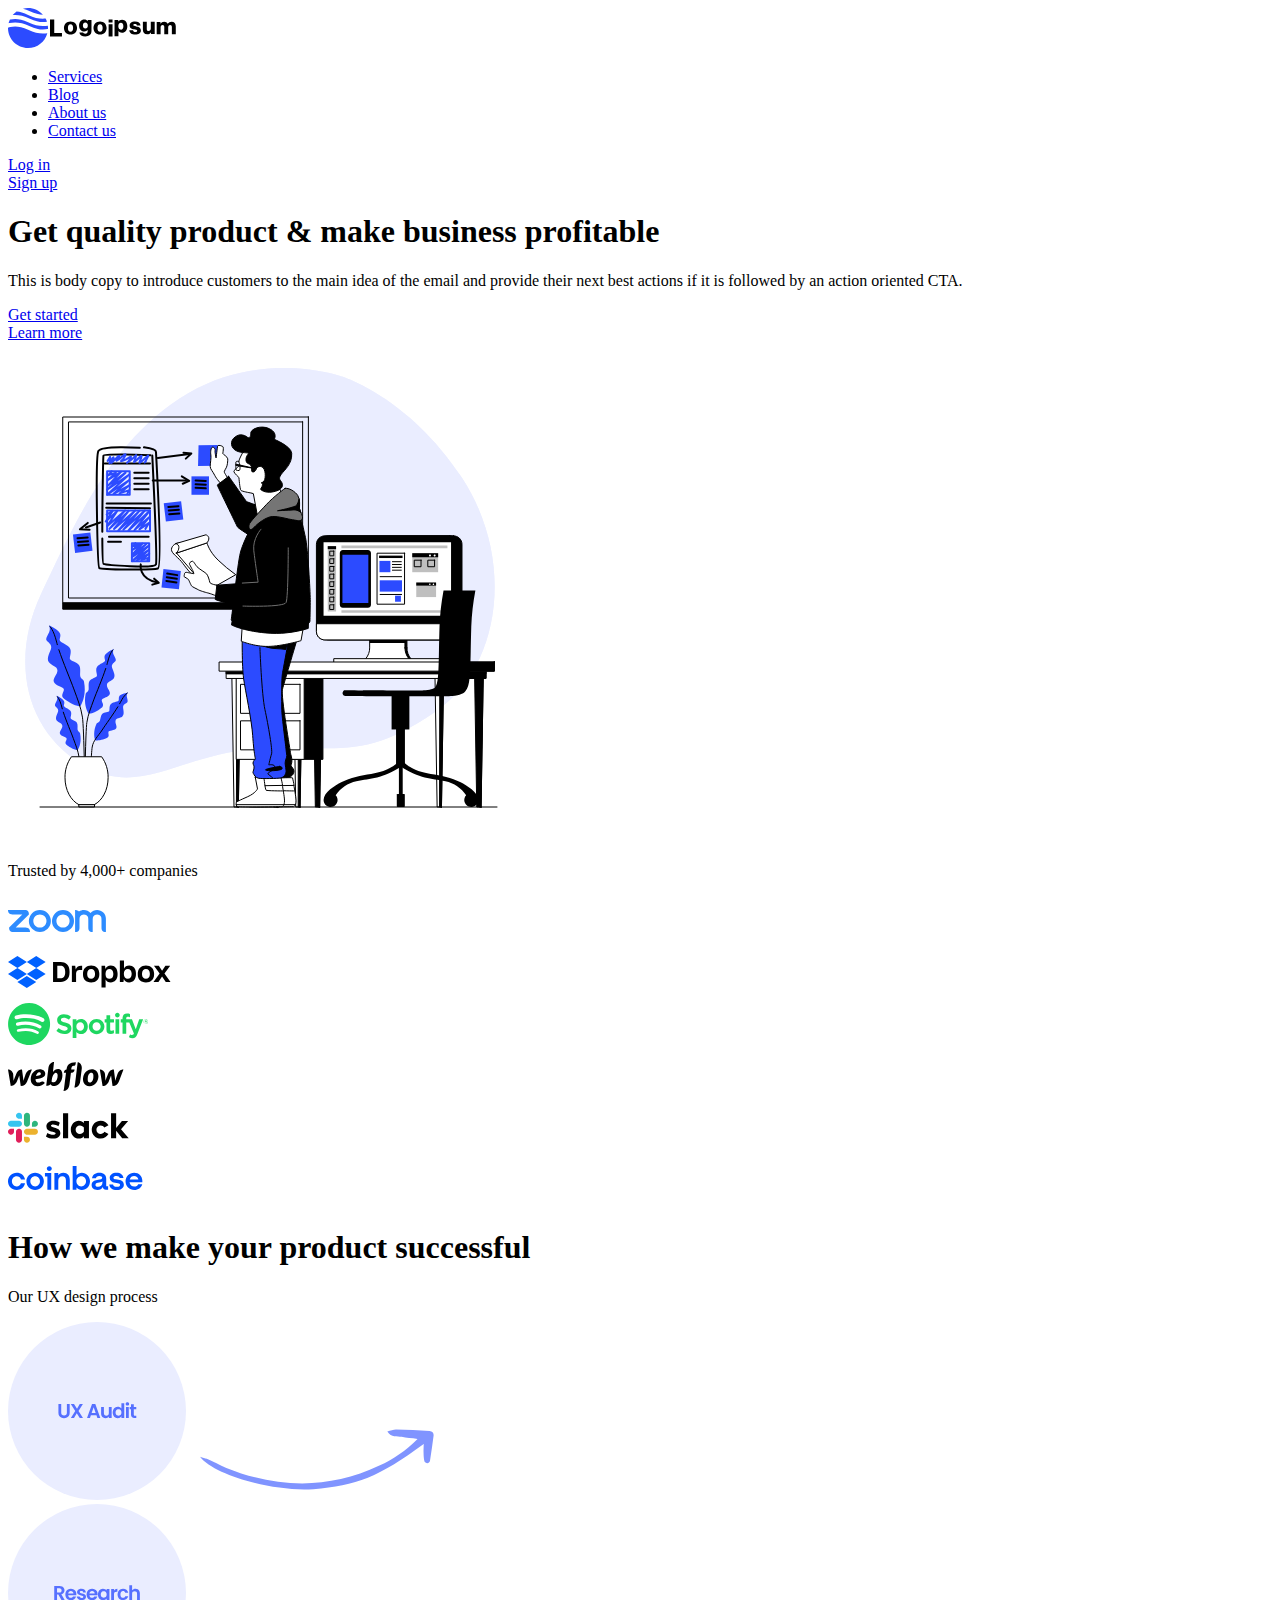
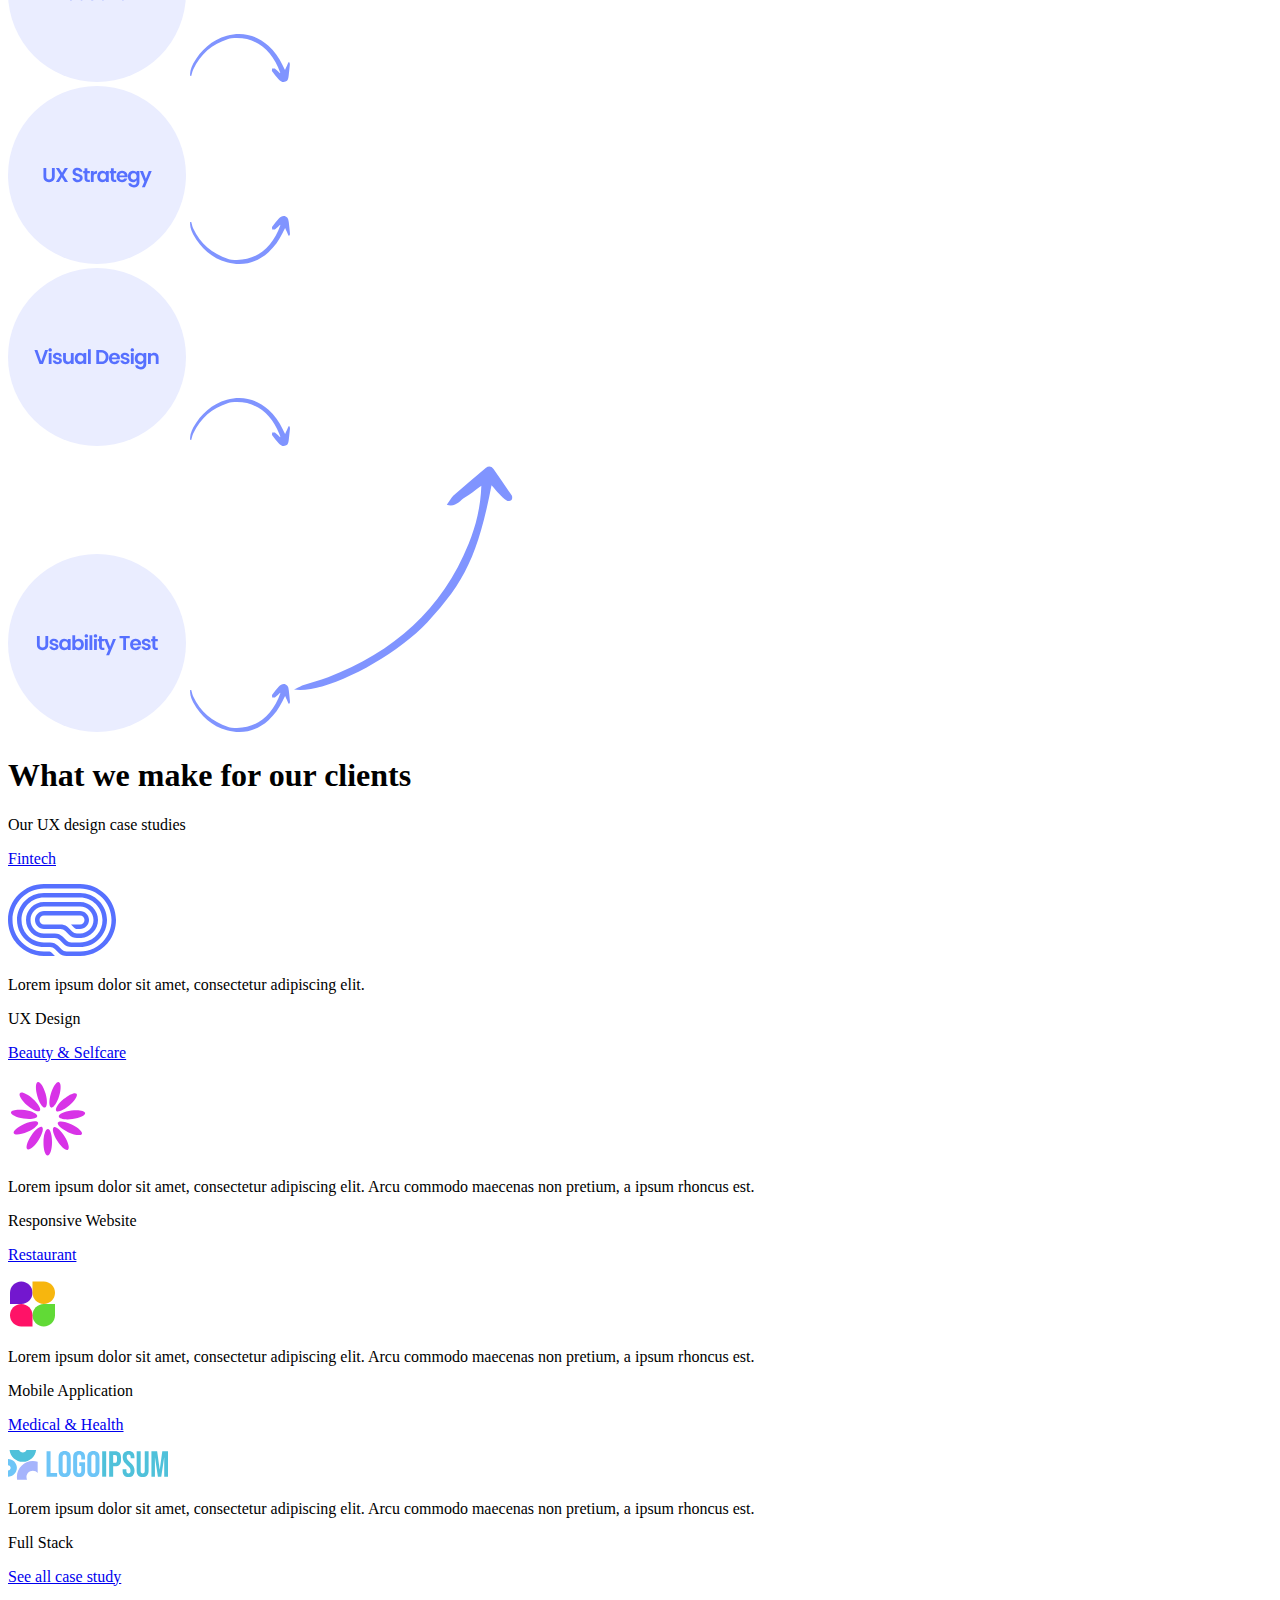
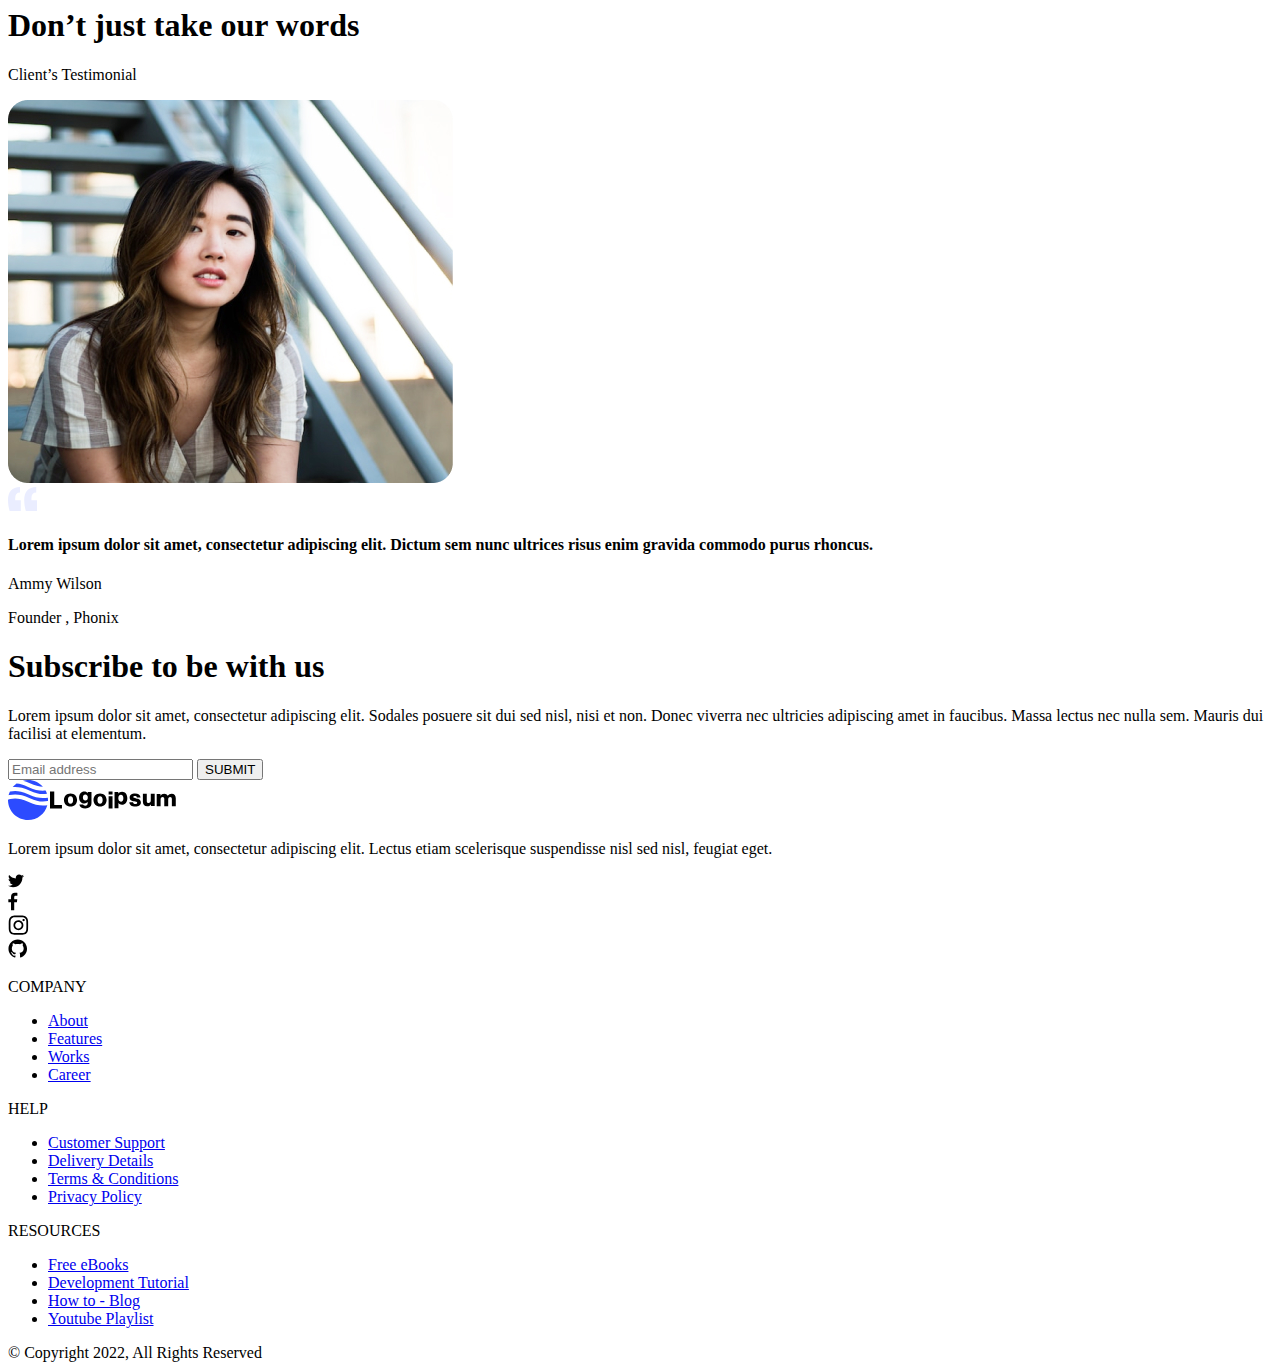
==== index.html @ 2e6ba89d "Completed the primary markup with html" ====
<!DOCTYPE html>
<html lang="en">
  <head>
    <meta charset="UTF-8" />
    <meta name="viewport" content="width=device-width, initial-scale=1.0" />

    <!-- fonts -->
    <link rel="preconnect" href="https://fonts.googleapis.com" />
    <link rel="preconnect" href="https://fonts.gstatic.com" crossorigin />
    <link
      href="https://fonts.googleapis.com/css2?family=Poppins:ital,wght@0,100;0,200;0,300;0,400;0,500;0,600;0,700;0,800;0,900;1,100;1,200;1,300;1,400;1,500;1,600;1,700;1,800;1,900&family=Roboto:ital,wght@0,100;0,300;0,400;0,500;0,700;0,900;1,100;1,300;1,400;1,500;1,700;1,900&display=swap"
      rel="stylesheet"
    />
    <!-- css -->
    <link rel="stylesheet" href="style.css" />
    <title>Portfolio Demo Site</title>
  </head>
  <body>
    <div class="container">
      <!-- header area -->

      <header>
        <div class="main-header-nav-area">
          <!-- main nav start -->

          <!-- page logo -->
          <div class="nav-logo-area">
            <a href="index.html">
              <embed src="img/main-logo.svg" type="" />
            </a>
          </div>

          <!-- nav area -->
          <div class="main-nav-area">
            <ul>
              <li>
                <a href="#"> Services </a>
              </li>
              <li>
                <a href="#"> Blog </a>
              </li>
              <li>
                <a href="#"> About us </a>
              </li>
              <li>
                <a href="#"> Contact us </a>
              </li>
            </ul>
          </div>

          <!-- nav login buttons -->
          <div class="main-nav-button-area">
            <div class="nav-btn">
              <a href="#" class="btn btn-secondary">Log in</a>
            </div>
            <div class="nav-btn">
              <a href="#" class="btn btn-Primary">Sign up </a>
            </div>
          </div>

          <!-- main nav end -->
        </div>
      </header>

      <!-- home hero area -->

      <section class="home-hero-area">
        <!-- home hero left side -->
        <div class="home-hero-header-with-buttons">
          <div class="hero-header">
            <h1>Get quality product & make business profitable</h1>
          </div>
          <div class="hero-discription">
            <p>
              This is body copy to introduce customers to the main idea of the
              email and provide their next best actions if it is followed by an
              action oriented CTA.
            </p>
          </div>
          <div class="home-hero-button-area">
            <div class="home-hero-button">
              <a href="#" class="btn btn-Primary">Get started</a>
            </div>
            <div class="home-hero-button">
              <a href="#" class="btn btn-Primary">Learn more</a>
            </div>
          </div>
        </div>

        <!-- home hero right side -->
        <div class="hero-image-area">
          <div class="hero-image">
            <embed src="img/Hero Illustration.svg" type="" />
          </div>
        </div>
      </section>

      <!-- home logo area -->

      <section class="home-logo-area">
        <div class="logo-area-header">
          <p>Trusted by 4,000+ companies</p>
        </div>
        <div class="logo-icon-area">
          <div class="logo-icon">
            <a href="#">
              <embed src="img/zoom-logo.svg" type="" />
            </a>
          </div>
          <div class="logo-icon">
            <a href="#">
              <embed src="img/drop-box-logo.svg" type="" />
            </a>
          </div>
          <div class="logo-icon">
            <a href="#">
              <embed src="img/spotify-logo.svg" type="" />
            </a>
          </div>
          <div class="logo-icon">
            <a href="#">
              <embed src="img/webflow.svg" type="" />
            </a>
          </div>
          <div class="logo-icon">
            <a href="#">
              <embed src="img/slack.svg" type="" />
            </a>
          </div>
          <div class="logo-icon">
            <a href="#">
              <embed src="img/coinbase-logo.svg" type="" />
            </a>
          </div>
        </div>
      </section>

      <!-- workflow graphic area -->

      <section class="workflow-graphic-header-and-graph-area">
        <div class="home-workflow-header">
          <h1>How we make your product successful</h1>
        </div>
        <div class="home-workflow-details">
          <p>Our UX design process</p>
        </div>
        <div class="home-workflow-graph">
          <div class="home-workflow-step">
            <embed src="img/UX Audit.svg" type="" />
            <embed src="img/purple-arrow-01.svg" type="" />
          </div>
          <div class="home-workflow-step">
            <embed src="img/Research.svg" type="" />
            <embed src="img/purple-arrow-02.svg" type="" />
          </div>
          <div class="home-workflow-step">
            <embed src="img/UX Strategy.svg" type="" />
            <embed src="img/purple-arrow-03.svg" type="" />
          </div>
          <div class="home-workflow-step">
            <embed src="img/visual-design.svg" type="" />
            <embed src="img/purple-arrow-04.svg" type="" />
          </div>
          <div class="home-workflow-step">
            <embed src="img/usability-Test.svg" type="" />
            <embed src="img/purple-arrow-05.svg" type="" />
            <embed src="img/purple-arrow-06.svg" type="" />
          </div>
        </div>
      </section>

      <!-- Home case study area -->

      <section class="case-study-area">
        <div class="case-study-header">
          <h1>What we make for our clients</h1>
        </div>

        <div class="case-study-details">
          <p>Our UX design case studies</p>
        </div>

        <div class="case-study-article-area">
          <div class="case-study-card">
            <a href="#">
              <div class="case-study-pill">
                <p>Fintech</p>
              </div>
              <div class="case-study-logo">
                <a href="#">
                  <embed src="img/case-study-logo-01.svg" type="" />
                </a>
              </div>
              <div class="case-study-details">
                <p>Lorem ipsum dolor sit amet, consectetur adipiscing elit.</p>
              </div>
              <div class="case-study-service-type">
                <p>UX Design</p>
              </div>
            </a>
          </div>

          <div class="case-study-card">
            <a href="#">
              <div class="case-study-pill">
                <p>Beauty & Selfcare</p>
              </div>
              <div class="case-study-logo">
                <a href="#">
                  <embed src="img/case-study-logo-02.svg" type="" />
                </a>
              </div>
              <div class="case-study-details">
                <p>
                  Lorem ipsum dolor sit amet, consectetur adipiscing elit. Arcu
                  commodo maecenas non pretium, a ipsum rhoncus est.
                </p>
              </div>
              <div class="case-study-service-type">
                <p>Responsive Website</p>
              </div>
            </a>
          </div>

          <div class="case-study-card">
            <a href="#">
              <div class="case-study-pill">
                <p>Restaurant</p>
              </div>
              <div class="case-study-logo">
                <a href="#">
                  <embed src="img/case-study-logo-03.svg" type="" />
                </a>
              </div>
              <div class="case-study-details">
                <p>
                  Lorem ipsum dolor sit amet, consectetur adipiscing elit. Arcu
                  commodo maecenas non pretium, a ipsum rhoncus est.
                </p>
              </div>
              <div class="case-study-service-type">
                <p>Mobile Application</p>
              </div>
            </a>
          </div>

          <div class="case-study-card">
            <a href="#">
              <div class="case-study-pill">
                <p>Medical & Health</p>
              </div>
              <div class="case-study-logo">
                <a href="#">
                  <embed src="img/case-study-logo-04.svg" type="" />
                </a>
              </div>
              <div class="case-study-details">
                <p>
                  Lorem ipsum dolor sit amet, consectetur adipiscing elit. Arcu
                  commodo maecenas non pretium, a ipsum rhoncus est.
                </p>
              </div>
              <div class="case-study-service-type">
                <p>Full Stack</p>
              </div>
            </a>
          </div>
        </div>

        <div class="case-study-button-are">
          <div class="case-study-button">
            <a href="#" class="btn btn-Primary"> See all case study </a>
          </div>
        </div>
      </section>

      <!-- testimonial area -->

      <section class="testimonial-area">
        <div class="testimonial-header">
          <h1>Don’t just take our words</h1>
        </div>
        <div class="testimonial-details">
          <p>Client’s Testimonial</p>
        </div>
        <div class="testimonial-card-area">
          <div class="testimonial-card">
            <div class="testimonial-card-image">
              <embed src="img/home-testimonial.jpg" type="" />
            </div>
            <div class="testimonial-card-details">
              <embed src="img/testimonial-q.svg" type="" />
              <h4>
                Lorem ipsum dolor sit amet, consectetur adipiscing elit. Dictum
                sem nunc ultrices risus enim gravida commodo purus rhoncus.
              </h4>
              <div class="testimonial-person-details">
                <div class="person-name">
                  <p>Ammy Wilson</p>
                </div>
                <div class="person-position">
                  <p>Founder , Phonix</p>
                </div>
              </div>
            </div>
          </div>
        </div>
      </section>

      <!-- newsletter area -->

      <section class="newsletter-area">
        <div class="newsletter-header">
          <h1>Subscribe to be with us</h1>
        </div>
        <div class="newsletter-details">
          <p>
            Lorem ipsum dolor sit amet, consectetur adipiscing elit. Sodales
            posuere sit dui sed nisl, nisi et non. Donec viverra nec ultricies
            adipiscing amet in faucibus. Massa lectus nec nulla sem. Mauris dui
            facilisi at elementum.
          </p>
        </div>
        <div class="newsletter-form">
          <form>
            <input
              class="newsletter-signup-form"
              type="text"
              placeholder="Email address"
            />
            <button class="newsletter-button">SUBMIT</button>
          </form>
        </div>
      </section>

      <!-- footer-area-start  -->

      <!-- main footer area -->

      <section class="main-footer-area">
        <div class="company-details-area">
          <div class="footer-logo-area">
            <a href="index.html">
              <embed src="img/main-logo.svg" type="" />
            </a>
          </div>
          <div class="footer-details-area">
            <p>
              Lorem ipsum dolor sit amet, consectetur adipiscing elit. Lectus
              etiam scelerisque suspendisse nisl sed nisl, feugiat eget.
            </p>
          </div>
          <div class="footer-social-logo-area">
            <div class="footer-social-logo">
              <a href="#">
                <embed src="img/logo-twitter 2.svg" type="" />
              </a>
            </div>
            <div class="footer-social-logo">
              <a href="#">
                <embed src="img/logo-fb-simple 2.svg" type="" />
              </a>
            </div>
            <div class="footer-social-logo">
              <a href="#">
                <embed src="img/instagram-logo.svg" type="" />
              </a>
            </div>
            <div class="footer-social-logo">
              <a href="#">
                <embed src="img/github.svg" type="" />
              </a>
            </div>
          </div>
        </div>
        <div class="footer-link-area">
          <div class="footer-link-col">
            <div class="col-header">
              <p>COMPANY</p>
            </div>
            <div class="footer-links">
              <ul>
                <li>
                  <a href="#">About</a>
                </li>
                <li>
                  <a href="#">Features</a>
                </li>
                <li>
                  <a href="#">Works</a>
                </li>
                <li>
                  <a href="#">Career</a>
                </li>
              </ul>
            </div>
          </div>
          <div class="footer-link-col">
            <div class="col-header">
              <p>HELP</p>
            </div>
            <div class="footer-links">
              <ul>
                <li>
                  <a href="#">Customer Support</a>
                </li>
                <li>
                  <a href="#">Delivery Details</a>
                </li>
                <li>
                  <a href="#">Terms & Conditions</a>
                </li>
                <li>
                  <a href="#">Privacy Policy</a>
                </li>
              </ul>
            </div>
          </div>
          <div class="footer-link-col">
            <div class="col-header">
              <p>RESOURCES</p>
            </div>
            <div class="footer-links">
              <ul>
                <li>
                  <a href="#">Free eBooks</a>
                </li>
                <li>
                  <a href="#">Development Tutorial</a>
                </li>
                <li>
                  <a href="#">How to - Blog</a>
                </li>
                <li>
                  <a href="#">Youtube Playlist</a>
                </li>
              </ul>
            </div>
          </div>
        </div>
      </section>

      <!-- copyright footer area -->

      <section class="copyright-footer-area">
        <div class="copyright-text">
          &copy; Copyright 2022, All Rights Reserved
        </div>
      </section>

      <!-- footer-area-end  -->
    </div>
    <!-- javaScript -->

    <script src="js/app.js"></script>
  </body>
</html>
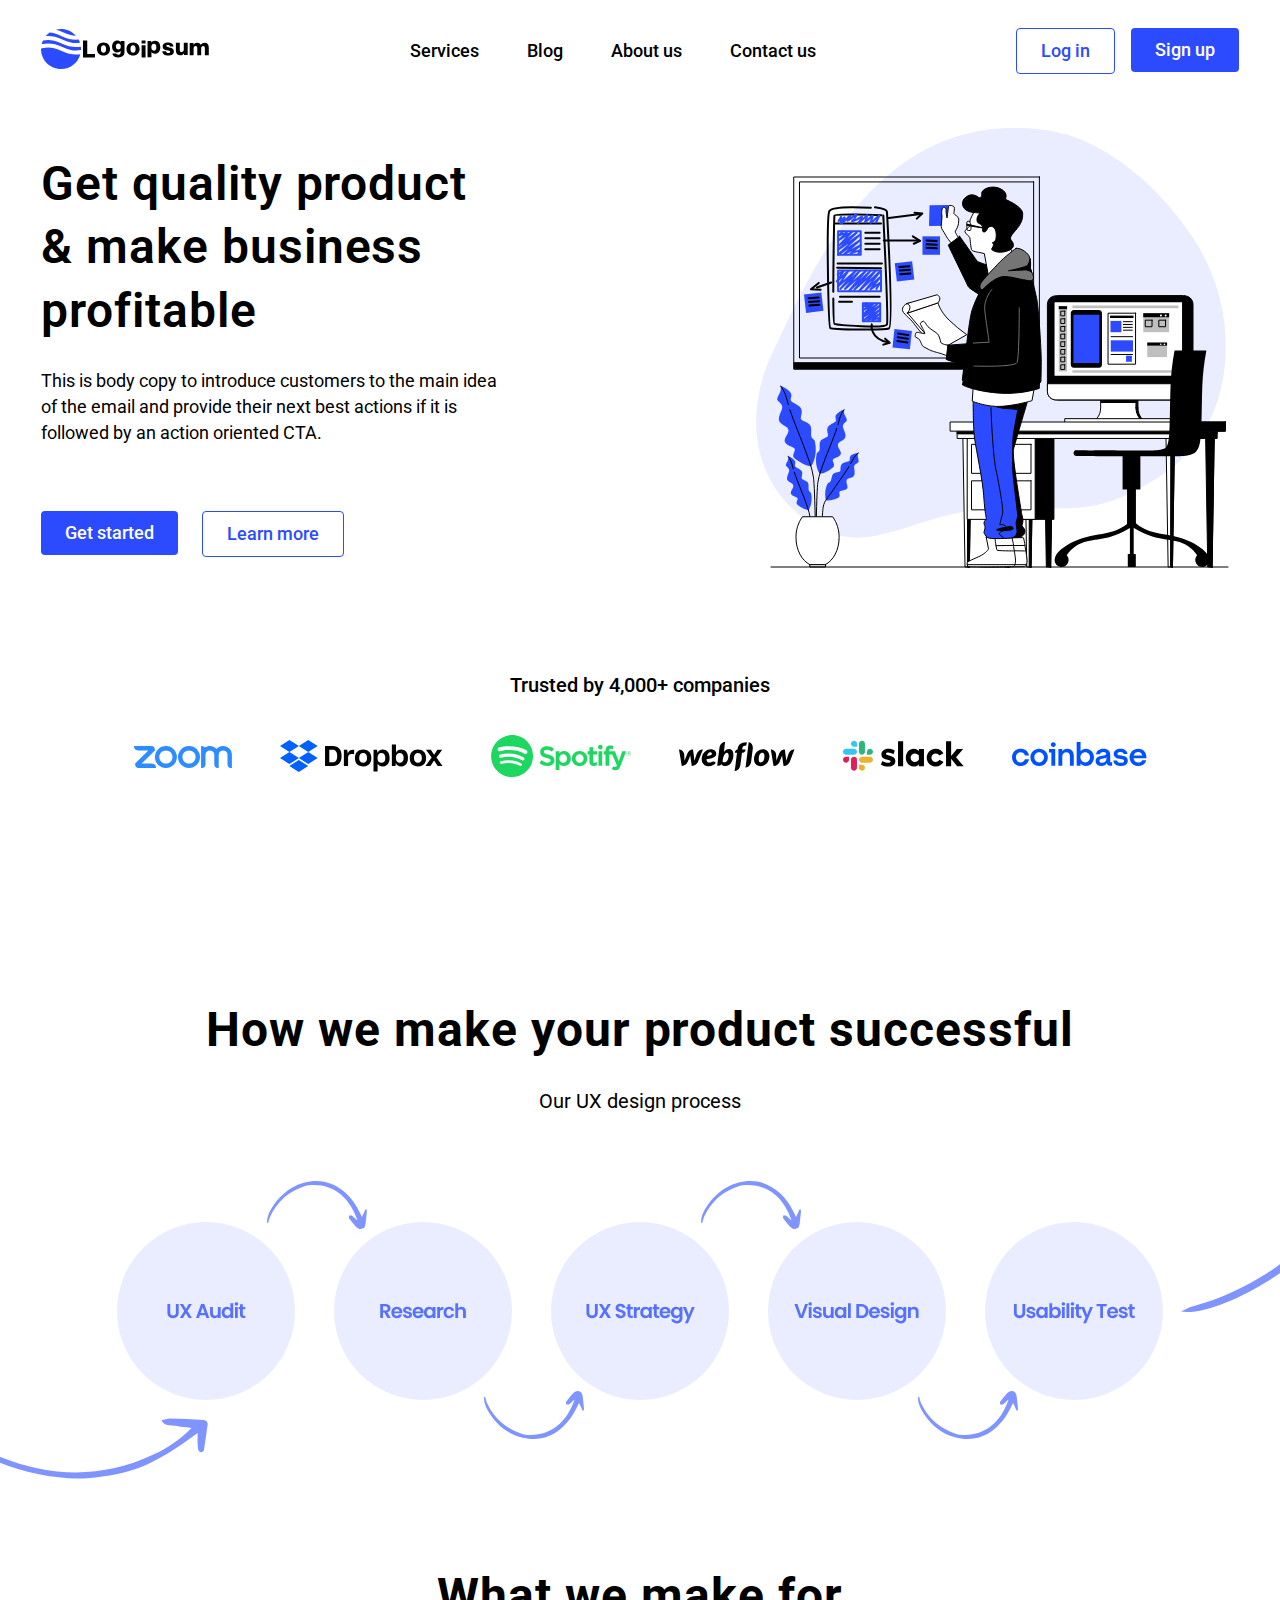
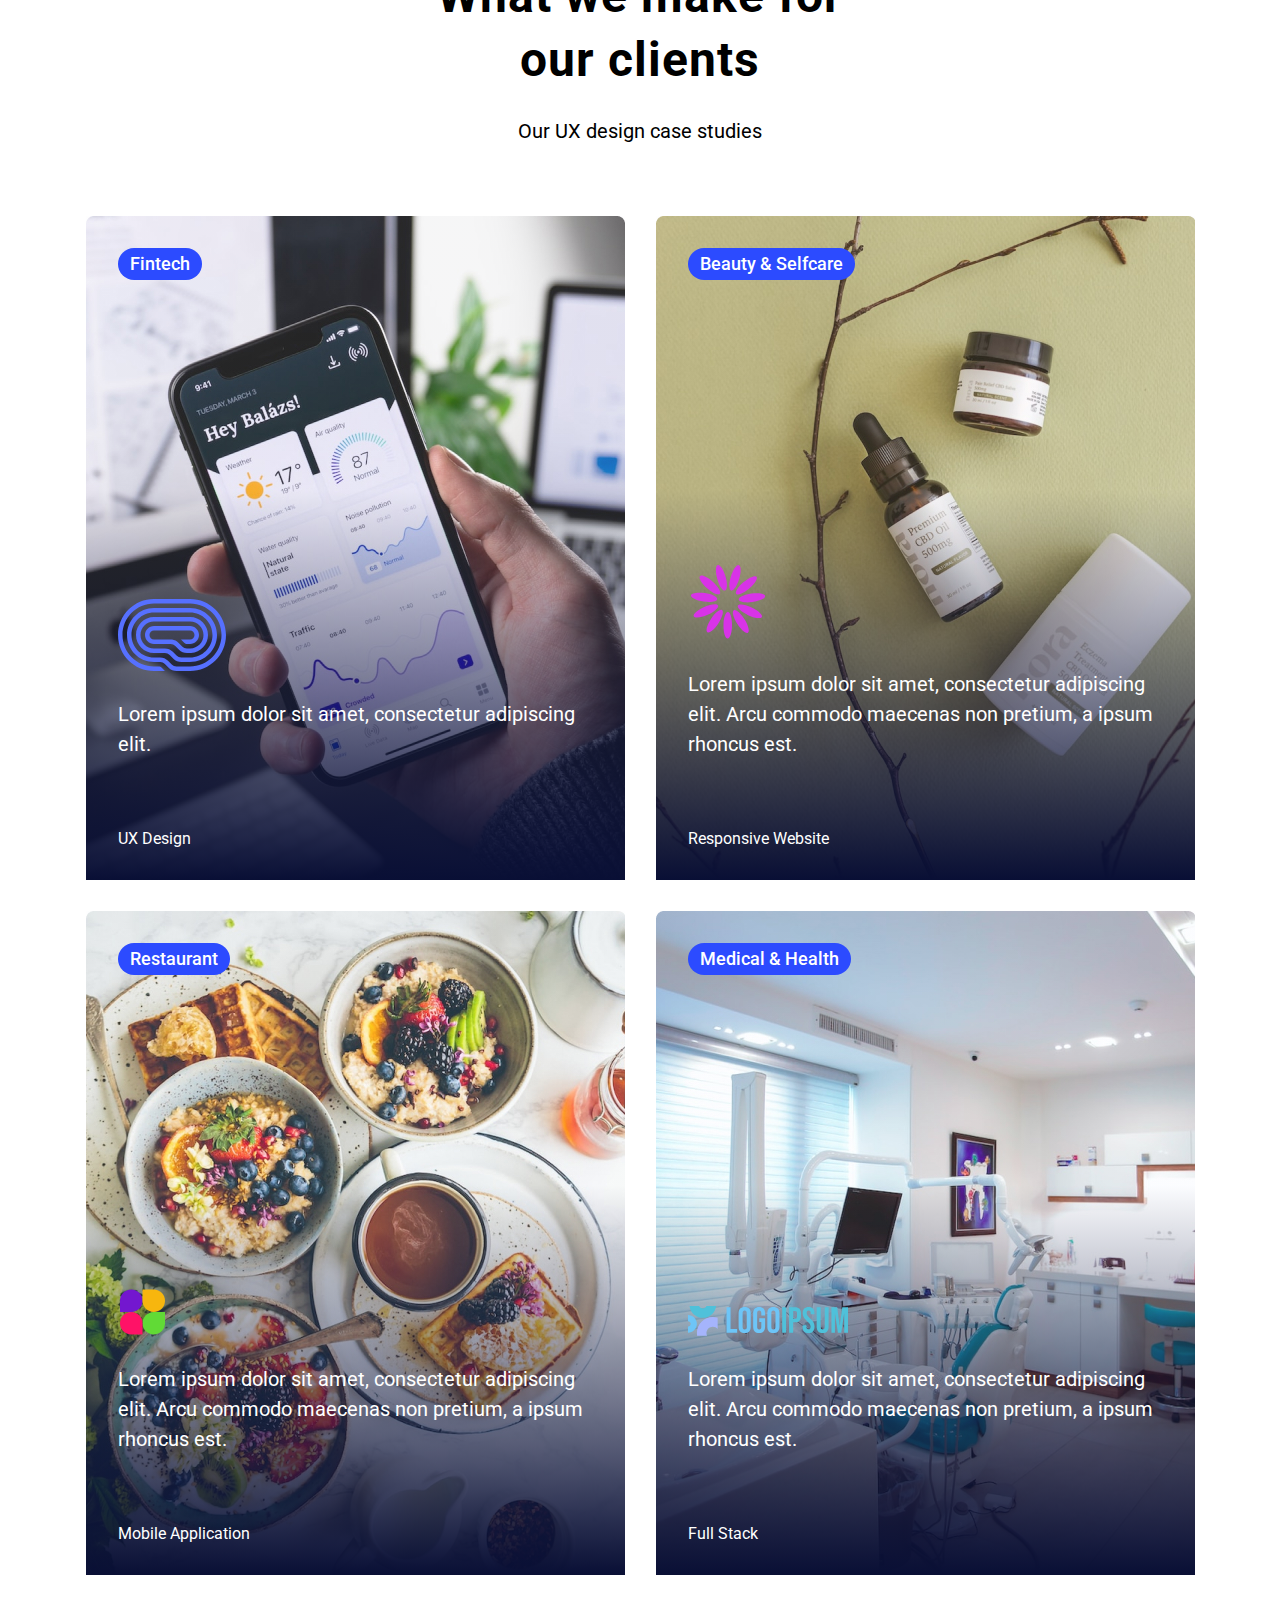
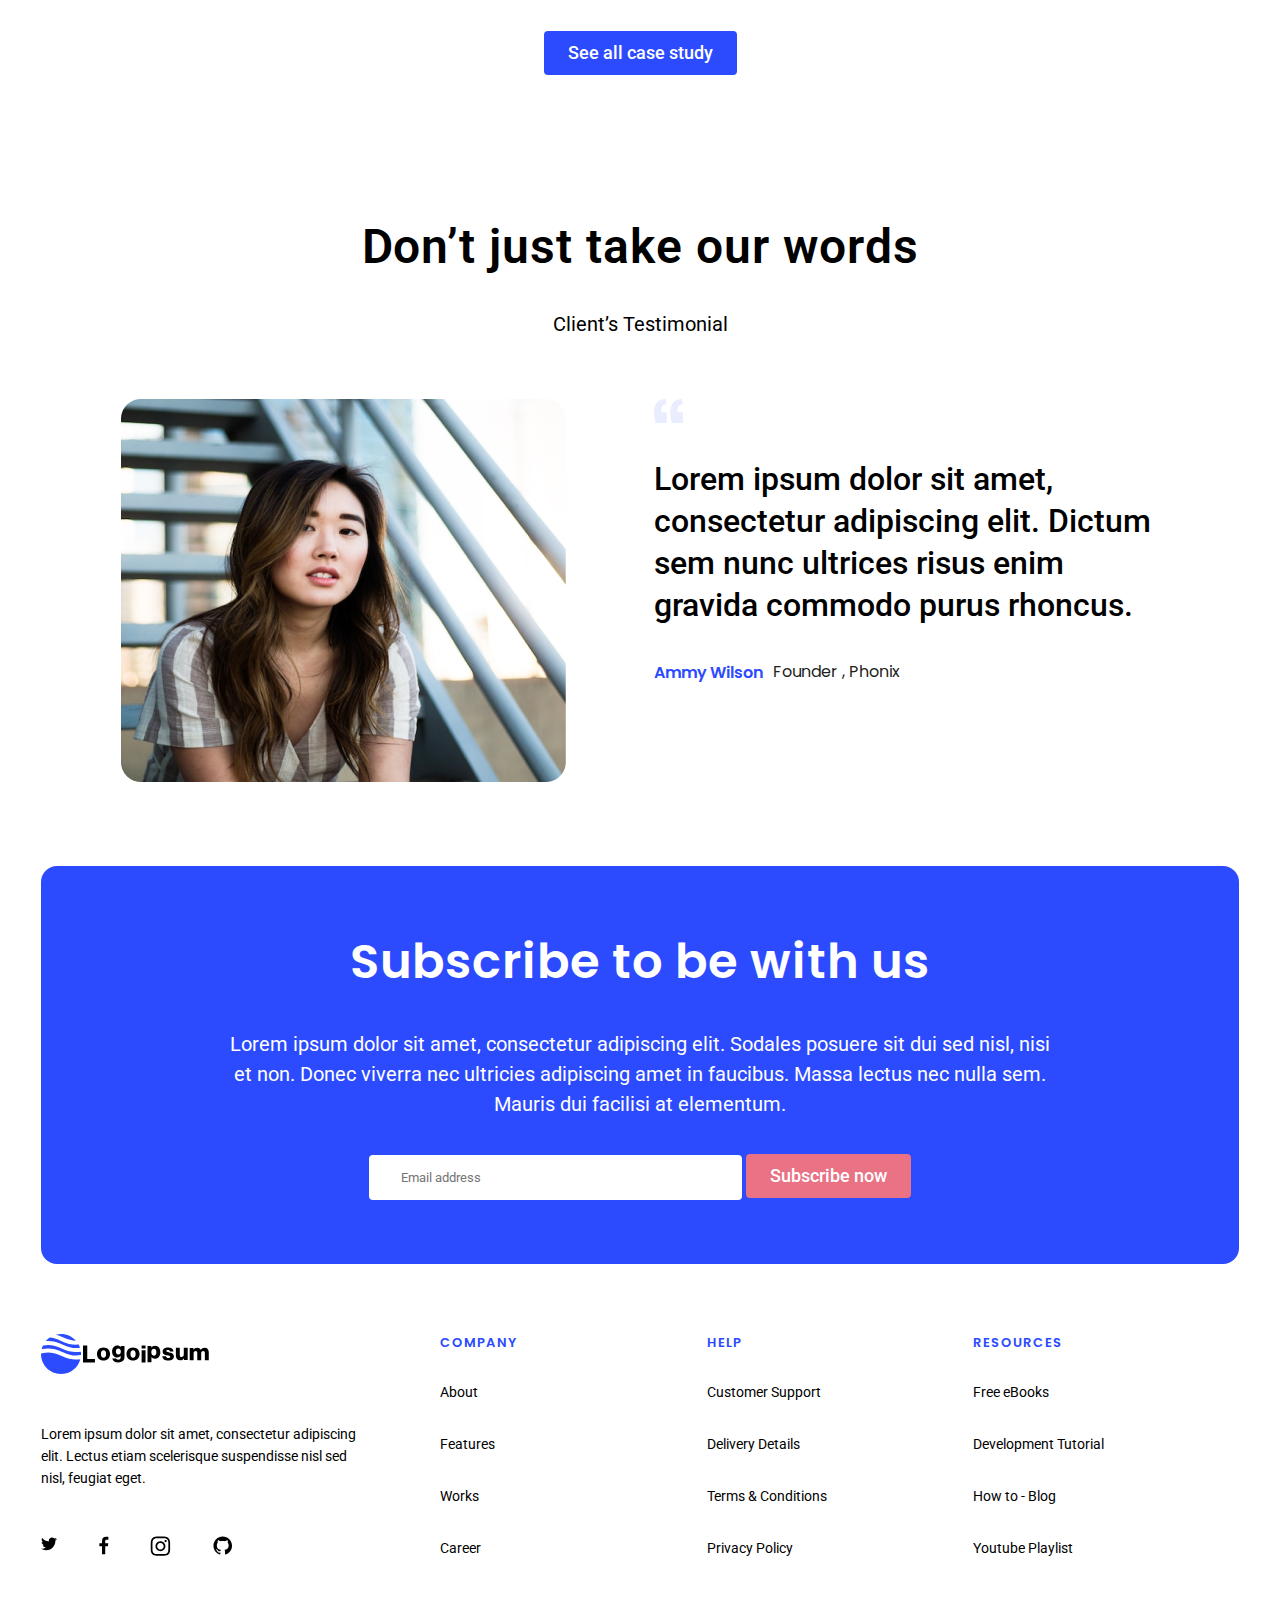
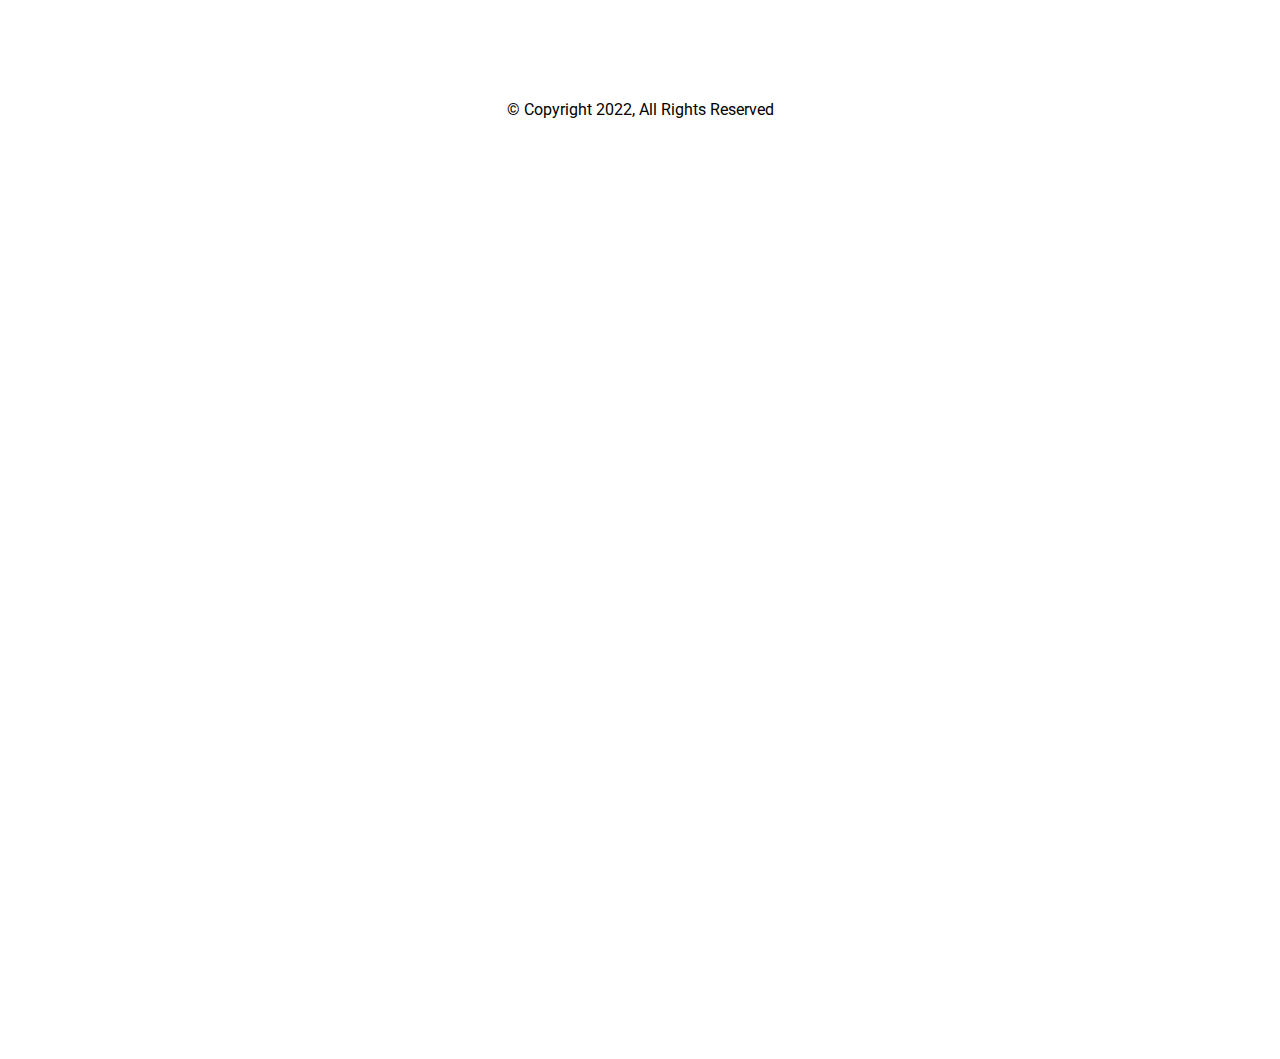
==== commit ea69273e: "desktop homepage css" ====
--- a/index.html
+++ b/index.html
@@ -12,7 +12,7 @@
       rel="stylesheet"
     />
     <!-- css -->
-    <link rel="stylesheet" href="style.css" />
+    <link rel="stylesheet" href="css/style.css" />
     <title>Portfolio Demo Site</title>
   </head>
   <body>
@@ -26,7 +26,7 @@
           <!-- page logo -->
           <div class="nav-logo-area">
             <a href="index.html">
-              <embed src="img/main-logo.svg" type="" />
+              <img src="img/main-logo.svg" alt="" />
             </a>
           </div>
 
@@ -34,16 +34,16 @@
           <div class="main-nav-area">
             <ul>
               <li>
-                <a href="#"> Services </a>
+                <a href="pages/service.html"> Services </a>
               </li>
               <li>
-                <a href="#"> Blog </a>
+                <a href="pages/blog.html"> Blog </a>
               </li>
               <li>
-                <a href="#"> About us </a>
+                <a href="pages/about-us.html"> About us </a>
               </li>
               <li>
-                <a href="#"> Contact us </a>
+                <a href="pages/contact-us.html"> Contact us </a>
               </li>
             </ul>
           </div>
@@ -82,7 +82,7 @@
               <a href="#" class="btn btn-Primary">Get started</a>
             </div>
             <div class="home-hero-button">
-              <a href="#" class="btn btn-Primary">Learn more</a>
+              <a href="#" class="btn btn-secondary">Learn more</a>
             </div>
           </div>
         </div>
@@ -104,32 +104,32 @@
         <div class="logo-icon-area">
           <div class="logo-icon">
             <a href="#">
-              <embed src="img/zoom-logo.svg" type="" />
+              <img src="img/zoom-logo.svg" type="" />
             </a>
           </div>
           <div class="logo-icon">
             <a href="#">
-              <embed src="img/drop-box-logo.svg" type="" />
+              <img src="img/drop-box-logo.svg" type="" />
             </a>
           </div>
           <div class="logo-icon">
             <a href="#">
-              <embed src="img/spotify-logo.svg" type="" />
+              <img src="img/spotify-logo.svg" type="" />
             </a>
           </div>
           <div class="logo-icon">
             <a href="#">
-              <embed src="img/webflow.svg" type="" />
+              <img src="img/webflow.svg" type="" />
             </a>
           </div>
           <div class="logo-icon">
             <a href="#">
-              <embed src="img/slack.svg" type="" />
+              <img src="img/slack.svg" type="" />
             </a>
           </div>
           <div class="logo-icon">
             <a href="#">
-              <embed src="img/coinbase-logo.svg" type="" />
+              <img src="img/coinbase-logo.svg" type="" />
             </a>
           </div>
         </div>
@@ -145,33 +145,57 @@
           <p>Our UX design process</p>
         </div>
         <div class="home-workflow-graph">
-          <div class="home-workflow-step">
+          <div class="home-workflow-step-1">
+            <embed
+              class="design-process-arrow"
+              src="img/purple-arrow-01.svg"
+              type=""
+            />
             <embed src="img/UX Audit.svg" type="" />
-            <embed src="img/purple-arrow-01.svg" type="" />
-          </div>
-          <div class="home-workflow-step">
+          </div>
+          <div class="home-workflow-step-2">
+            <embed
+              class="design-process-arrow"
+              src="img/purple-arrow-02.svg"
+              type=""
+            />
             <embed src="img/Research.svg" type="" />
-            <embed src="img/purple-arrow-02.svg" type="" />
-          </div>
-          <div class="home-workflow-step">
+          </div>
+          <div class="home-workflow-step-3">
+            <embed
+              class="design-process-arrow"
+              src="img/purple-arrow-03.svg"
+              type=""
+            />
             <embed src="img/UX Strategy.svg" type="" />
-            <embed src="img/purple-arrow-03.svg" type="" />
-          </div>
-          <div class="home-workflow-step">
+          </div>
+          <div class="home-workflow-step-4">
+            <embed
+              class="design-process-arrow"
+              src="img/purple-arrow-04.svg"
+              type=""
+            />
             <embed src="img/visual-design.svg" type="" />
-            <embed src="img/purple-arrow-04.svg" type="" />
-          </div>
-          <div class="home-workflow-step">
+          </div>
+          <div class="home-workflow-step-5">
+            <embed
+              class="design-process-arrow"
+              src="img/purple-arrow-05.svg"
+              type=""
+            />
             <embed src="img/usability-Test.svg" type="" />
-            <embed src="img/purple-arrow-05.svg" type="" />
-            <embed src="img/purple-arrow-06.svg" type="" />
+            <embed
+              class="design-process-arrow-last"
+              src="img/purple-arrow-06.svg"
+              type=""
+            />
           </div>
         </div>
       </section>
 
       <!-- Home case study area -->
 
-      <section class="case-study-area">
+      <section class="home-case-study-area">
         <div class="case-study-header">
           <h1>What we make for our clients</h1>
         </div>
@@ -183,85 +207,107 @@
         <div class="case-study-article-area">
           <div class="case-study-card">
             <a href="#">
-              <div class="case-study-pill">
-                <p>Fintech</p>
+              <div class="case-study-card-inner-1">
+                <div class="case-study-pill">
+                  <a href="#" class="btn btn-pill btn-Primary">Fintech</a>
+                </div>
+                <div class="case-study-details-with-logo">
+                  <div class="case-study-logo">
+                    <a href="#">
+                      <img src="img/case-study-logo-01.svg" type="" />
+                    </a>
+                  </div>
+                  <div class="case-study-details">
+                    <p>
+                      Lorem ipsum dolor sit amet, consectetur adipiscing elit.
+                    </p>
+                  </div>
+                  <div class="case-study-service-type">
+                    <p>UX Design</p>
+                  </div>
+                </div>
               </div>
-              <div class="case-study-logo">
-                <a href="#">
-                  <embed src="img/case-study-logo-01.svg" type="" />
-                </a>
+            </a>
+          </div>
+
+          <div class="case-study-card">
+            <a href="#">
+              <div class="case-study-card-inner-2">
+                <div class="case-study-pill">
+                  <a href="#" class="btn btn-pill btn-Primary"
+                    >Beauty & Selfcare</a
+                  >
+                </div>
+                <div class="case-study-details-with-logo">
+                  <div class="case-study-logo">
+                    <a href="#">
+                      <img src="img/case-study-logo-02.svg" type="" />
+                    </a>
+                  </div>
+                  <div class="case-study-details">
+                    <p>
+                      Lorem ipsum dolor sit amet, consectetur adipiscing elit.
+                      Arcu commodo maecenas non pretium, a ipsum rhoncus est.
+                    </p>
+                  </div>
+                  <div class="case-study-service-type">
+                    <p>Responsive Website</p>
+                  </div>
+                </div>
               </div>
-              <div class="case-study-details">
-                <p>Lorem ipsum dolor sit amet, consectetur adipiscing elit.</p>
+            </a>
+          </div>
+
+          <div class="case-study-card">
+            <a href="#">
+              <div class="case-study-card-inner-3">
+                <div class="case-study-pill">
+                  <a href="#" class="btn btn-pill btn-Primary">Restaurant</a>
+                </div>
+                <div class="case-study-details-with-logo">
+                  <div class="case-study-logo">
+                    <a href="#">
+                      <img src="img/case-study-logo-03.svg" type="" />
+                    </a>
+                  </div>
+                  <div class="case-study-details">
+                    <p>
+                      Lorem ipsum dolor sit amet, consectetur adipiscing elit.
+                      Arcu commodo maecenas non pretium, a ipsum rhoncus est.
+                    </p>
+                  </div>
+                  <div class="case-study-service-type">
+                    <p>Mobile Application</p>
+                  </div>
+                </div>
               </div>
-              <div class="case-study-service-type">
-                <p>UX Design</p>
-              </div>
             </a>
           </div>
 
           <div class="case-study-card">
             <a href="#">
-              <div class="case-study-pill">
-                <p>Beauty & Selfcare</p>
-              </div>
-              <div class="case-study-logo">
-                <a href="#">
-                  <embed src="img/case-study-logo-02.svg" type="" />
-                </a>
-              </div>
-              <div class="case-study-details">
-                <p>
-                  Lorem ipsum dolor sit amet, consectetur adipiscing elit. Arcu
-                  commodo maecenas non pretium, a ipsum rhoncus est.
-                </p>
-              </div>
-              <div class="case-study-service-type">
-                <p>Responsive Website</p>
-              </div>
-            </a>
-          </div>
-
-          <div class="case-study-card">
-            <a href="#">
-              <div class="case-study-pill">
-                <p>Restaurant</p>
-              </div>
-              <div class="case-study-logo">
-                <a href="#">
-                  <embed src="img/case-study-logo-03.svg" type="" />
-                </a>
-              </div>
-              <div class="case-study-details">
-                <p>
-                  Lorem ipsum dolor sit amet, consectetur adipiscing elit. Arcu
-                  commodo maecenas non pretium, a ipsum rhoncus est.
-                </p>
-              </div>
-              <div class="case-study-service-type">
-                <p>Mobile Application</p>
-              </div>
-            </a>
-          </div>
-
-          <div class="case-study-card">
-            <a href="#">
-              <div class="case-study-pill">
-                <p>Medical & Health</p>
-              </div>
-              <div class="case-study-logo">
-                <a href="#">
-                  <embed src="img/case-study-logo-04.svg" type="" />
-                </a>
-              </div>
-              <div class="case-study-details">
-                <p>
-                  Lorem ipsum dolor sit amet, consectetur adipiscing elit. Arcu
-                  commodo maecenas non pretium, a ipsum rhoncus est.
-                </p>
-              </div>
-              <div class="case-study-service-type">
-                <p>Full Stack</p>
+              <div class="case-study-card-inner-4">
+                <div class="case-study-pill">
+                  <a href="#" class="btn btn-pill btn-Primary"
+                    >Medical & Health</a
+                  >
+                </div>
+                <div class="case-study-details-with-logo">
+                  <div class="case-study-logo">
+                    <a href="#">
+                      <img src="img/case-study-logo-04.svg" type="" />
+                    </a>
+                  </div>
+                  <div class="case-study-details">
+                    <p>
+                      Lorem ipsum dolor sit amet, consectetur adipiscing elit.
+                      Arcu commodo maecenas non pretium, a ipsum rhoncus est.
+                    </p>
+                  </div>
+                  <div class="case-study-service-type">
+                    <p>Full Stack</p>
+                  </div>
+                </div>
               </div>
             </a>
           </div>
@@ -328,7 +374,9 @@
               type="text"
               placeholder="Email address"
             />
-            <button class="newsletter-button">SUBMIT</button>
+            <button class="newsletter-button btn btn-Tertiary">
+              Subscribe now
+            </button>
           </form>
         </div>
       </section>
@@ -341,7 +389,7 @@
         <div class="company-details-area">
           <div class="footer-logo-area">
             <a href="index.html">
-              <embed src="img/main-logo.svg" type="" />
+              <img src="img/main-logo.svg" type="" />
             </a>
           </div>
           <div class="footer-details-area">
@@ -353,22 +401,22 @@
           <div class="footer-social-logo-area">
             <div class="footer-social-logo">
               <a href="#">
-                <embed src="img/logo-twitter 2.svg" type="" />
+                <img src="img/logo-twitter 2.svg" type="" />
               </a>
             </div>
             <div class="footer-social-logo">
               <a href="#">
-                <embed src="img/logo-fb-simple 2.svg" type="" />
+                <img src="img/logo-fb-simple 2.svg" type="" />
               </a>
             </div>
             <div class="footer-social-logo">
               <a href="#">
-                <embed src="img/instagram-logo.svg" type="" />
+                <img src="img/instagram-logo.svg" type="" />
               </a>
             </div>
             <div class="footer-social-logo">
               <a href="#">
-                <embed src="img/github.svg" type="" />
+                <img src="img/github.svg" type="" />
               </a>
             </div>
           </div>
@@ -444,9 +492,11 @@
 
       <section class="copyright-footer-area">
         <div class="copyright-text">
-          &copy; Copyright 2022, All Rights Reserved
-        </div>
-      </section>
+          <p>&copy; Copyright 2022, All Rights Reserved</p>
+        </div>
+      </section>
+
+      <div class="dummy-for-work"></div>
 
       <!-- footer-area-end  -->
     </div>
--- a/css/style.css
+++ b/css/style.css
@@ -0,0 +1,453 @@
+*,
+*::after,
+*::before {
+  margin: 0;
+  padding: 0;
+  box-sizing: border-box;
+  font-family: var(--font-family);
+  color: var(--black-00-color);
+}
+/* variables */
+:root {
+  --font-family: "Roboto", sans-serif;
+  --second-family: "Poppins", sans-serif;
+  --third-family: "Inter", sans-serif;
+
+  --blue-color: #2c4bff;
+  --light-blue-color: #d5dbff;
+  --deep-blue-color: #1a2e9a;
+  --white-fff-color: #fff;
+  --black-00-color: #000;
+  --grey-f20-colour: #231f20;
+  --dark-pink-color: #e97284;
+}
+
+/* utilitis */
+.text-white {
+  color: var(--whiteF);
+}
+.container {
+  max-width: 1208px;
+  margin: 0 auto;
+  padding: 0px 5px;
+}
+ul li {
+  list-style: none;
+}
+ul li a {
+  text-decoration: none;
+}
+/* buttons */
+
+.btn {
+  display: inline-block;
+  border-radius: 4px;
+  text-decoration: none;
+  padding: 12px 24px;
+  font-weight: 500;
+  font-size: 18px;
+  line-height: 113%;
+  background-color: red;
+}
+.btn-Primary {
+  color: var(--white-fff-color);
+  background-color: var(--blue-color);
+  border: none;
+}
+.btn-secondary {
+  color: var(--blue-color);
+  background-color: var(--white-fff-color);
+  border: 1px solid var(--blue-color);
+}
+.btn-Tertiary {
+  color: var(--white-fff-color);
+  background-color: var(--dark-pink-color);
+  border: none;
+}
+
+.btn-xl {
+  text-align: center;
+  width: 480px;
+}
+.btn-pill {
+  border-radius: 50px;
+  text-decoration: none;
+}
+.case-study-pill .btn-pill {
+  padding: 6px 12px;
+}
+
+/* global nav area */
+
+.main-header-nav-area {
+  display: flex;
+  justify-content: space-between;
+  align-items: center;
+  padding: 28px 0px;
+}
+.main-nav-area ul {
+  display: flex;
+  gap: 48px;
+}
+.main-nav-area ul a {
+  font-weight: 500;
+  font-size: 18px;
+  line-height: 115%;
+}
+.main-nav-button-area {
+  display: flex;
+  gap: 16px;
+}
+
+/* Home page CSS */
+
+/* hero area */
+
+.home-hero-area {
+  display: flex;
+  justify-content: space-between;
+  gap: 90px;
+}
+.home-hero-header-with-buttons {
+  display: flex;
+  flex-direction: column;
+  justify-content: center;
+  width: 39%;
+}
+.home-hero-header-with-buttons .hero-header h1 {
+  font-weight: 600;
+  font-size: 48px;
+  line-height: 133%;
+  letter-spacing: 0.02em;
+}
+.home-hero-header-with-buttons .hero-discription p {
+  font-weight: 400;
+  font-size: 18px;
+  line-height: 144%;
+  margin: 25px 0 65px 0;
+}
+.home-hero-button-area {
+  display: flex;
+  gap: 24px;
+}
+.hero-image-area embed {
+  width: 100%;
+}
+.home-logo-area {
+  display: flex;
+  gap: 32px;
+  flex-direction: column;
+  justify-content: center;
+  align-items: center;
+  padding: 64px 0px;
+}
+.home-logo-area .logo-icon-area {
+  display: flex;
+  gap: 48px;
+}
+
+/* home page logo section area */
+.logo-area-header p {
+  font-family: var(--font-family);
+  font-weight: 500;
+  font-size: 20px;
+  line-height: 150%;
+  text-align: center;
+  color: #000;
+}
+
+/* home workflow area */
+
+.workflow-graphic-header-and-graph-area {
+  display: flex;
+  flex-direction: column;
+  align-items: center;
+}
+
+.home-workflow-header h1 {
+  font-weight: 700;
+  font-size: 48px;
+  line-height: 133%;
+  letter-spacing: 0.02em;
+  text-align: center;
+  margin-top: 150px;
+}
+.home-workflow-details p {
+  font-weight: 400;
+  font-size: 20px;
+  line-height: 150%;
+  margin: 24px 0px 106px 0px;
+}
+.home-workflow-graph {
+  display: flex;
+  gap: 39px;
+  margin-bottom: 160px;
+}
+/* .home-workflow-graph > .home-workflow-step {
+  position: relative;
+} */
+.home-workflow-step-1,
+.home-workflow-step-2,
+.home-workflow-step-3,
+.home-workflow-step-4,
+.home-workflow-step-5 {
+  position: relative;
+}
+.home-workflow-step-1 .design-process-arrow,
+.home-workflow-step-2 .design-process-arrow,
+.home-workflow-step-3 .design-process-arrow,
+.home-workflow-step-4 .design-process-arrow,
+.home-workflow-step-5 .design-process-arrow,
+.home-workflow-step-5 .design-process-arrow-last {
+  position: absolute;
+  z-index: 10;
+}
+.home-workflow-step-1 .design-process-arrow {
+  bottom: -85px;
+  right: 77px;
+}
+.home-workflow-step-2 .design-process-arrow {
+  bottom: 175px;
+  right: 145px;
+}
+.home-workflow-step-3 .design-process-arrow {
+  bottom: -35px;
+  right: 145px;
+}
+.home-workflow-step-4 .design-process-arrow {
+  bottom: 175px;
+  right: 145px;
+}
+.home-workflow-step-5 .design-process-arrow {
+  bottom: -35px;
+  right: 145px;
+}
+.home-workflow-step-5 .design-process-arrow-last {
+  bottom: 50px;
+  right: -250px;
+  /* rotate: 30deg; */
+}
+
+/* home case study area */
+
+.home-case-study-area {
+  display: flex;
+  flex-direction: column;
+  align-items: center;
+  justify-content: center;
+}
+.home-case-study-area .case-study-header h1 {
+  margin: 0 auto;
+  font-weight: 700;
+  font-size: 48px;
+  line-height: 133%;
+  letter-spacing: 0.02em;
+  text-align: center;
+  width: 70%;
+}
+.home-case-study-area .case-study-details p {
+  font-weight: 400;
+  font-size: 20px;
+  line-height: 150%;
+  text-align: left;
+  margin: 24px 0 70px;
+}
+.case-study-card p {
+  color: var(--white-fff-color);
+}
+.case-study-article-area {
+  display: grid;
+  grid-template-columns: 1fr 1fr;
+  gap: 31px;
+  margin-bottom: 56px;
+}
+.case-study-card-inner-1,
+.case-study-card-inner-2,
+.case-study-card-inner-3,
+.case-study-card-inner-4 {
+  display: flex;
+  flex-direction: column;
+  justify-content: space-between;
+  position: relative;
+  width: 539px;
+  height: 664px;
+  padding: 32px;
+}
+
+.case-study-card-inner-1 {
+  background-image: linear-gradient(to bottom, #f5f6fc1a 41.34%, #090f35 100%),
+    url("../img/home-case-study-01.jpg");
+}
+.case-study-card-inner-2 {
+  background-image: linear-gradient(to bottom, #f5f6fc1a 41.34%, #090f35 100%),
+    url("../img/home-case-study-02.jpg");
+}
+.case-study-card-inner-3 {
+  background-image: linear-gradient(to bottom, #f5f6fc1a 41.34%, #090f35 100%),
+    url("../img/home-case-study-03.jpg");
+}
+.case-study-card-inner-4 {
+  background-image: linear-gradient(to bottom, #f5f6fc1a 41.34%, #090f35 100%),
+    url("../img/home-case-study-04.jpg");
+}
+.case-study-pill {
+  position: absolute;
+  top: 32px;
+  left: 32px;
+}
+
+/* testimonial area */
+
+.testimonial-area {
+  display: flex;
+  flex-direction: column;
+  align-items: center;
+  margin-top: 60px;
+  padding: 80px;
+}
+.testimonial-header h1 {
+  font-weight: 600;
+  font-size: 48px;
+  line-height: 133%;
+  letter-spacing: 0.02em;
+}
+.testimonial-details p {
+  font-weight: 400;
+  font-size: 20px;
+  line-height: 150%;
+  margin: 30px 0 60px;
+}
+.testimonial-card {
+  display: flex;
+  gap: 88px;
+}
+.testimonial-card-details {
+  max-width: 50%;
+}
+.testimonial-card-details h4 {
+  font-weight: 500;
+  font-size: 32px;
+  line-height: 131%;
+  margin: 32px auto;
+}
+.testimonial-person-details {
+  display: flex;
+  gap: 10px;
+}
+.testimonial-person-details .person-name p {
+  font-family: var(--second-family);
+  font-weight: 600;
+  font-size: 16px;
+  line-height: 175%;
+  letter-spacing: -0.01em;
+  color: var(--blue-color);
+}
+.testimonial-person-details .person-position p {
+  font-family: var(--second-family);
+  font-weight: 400;
+  font-size: 16px;
+  line-height: 162%;
+  color: var(--grey-f20-colour);
+}
+
+/* newsletter area */
+
+.newsletter-area {
+  display: flex;
+  gap: 35px;
+  flex-direction: column;
+  align-items: center;
+  border-radius: 16px;
+  padding: 64px 180px;
+  width: 100%;
+  background-color: var(--blue-color);
+}
+
+.newsletter-area .newsletter-header h1 {
+  font-family: var(--second-family);
+  font-weight: 600;
+  font-size: 48px;
+  line-height: 133%;
+  letter-spacing: 0.02em;
+  text-align: center;
+  color: var(--white-fff-color);
+}
+.newsletter-area .newsletter-details p {
+  font-family: var(--font-family);
+  font-weight: 400;
+  font-size: 20px;
+  line-height: 150%;
+  text-align: center;
+  color: var(--white-fff-color);
+}
+.newsletter-form .newsletter-signup-form {
+  border-radius: 4px;
+  padding: 16px 32px;
+  width: 373px;
+  height: 45px;
+  border: none;
+}
+
+/* footer area start */
+
+.main-footer-area {
+  margin: 70px 0 100px;
+  display: grid;
+  grid-template-columns: 1fr 2fr;
+}
+.company-details-area {
+  width: 80%;
+  display: flex;
+  flex-direction: column;
+  justify-content: space-between;
+}
+.footer-details-area p {
+  font-family: var(--font-family);
+  font-weight: 400;
+  font-size: 14px;
+  line-height: 157%;
+  color: #000;
+  margin: 40px 0;
+}
+.footer-social-logo-area {
+  width: 60%;
+  display: flex;
+  justify-content: space-between;
+}
+.footer-link-area {
+  display: grid;
+  grid-template-columns: repeat(3, 1fr);
+}
+.footer-link-col .col-header p {
+  font-family: var(--second-family);
+  font-weight: 600;
+  font-size: 13px;
+  line-height: 138%;
+  letter-spacing: 0.08em;
+  text-transform: uppercase;
+  color: var(--blue-color);
+  margin-bottom: 30px;
+}
+.footer-link-col .footer-links ul {
+  display: flex;
+  flex-direction: column;
+  gap: 30px;
+}
+.footer-link-col .footer-links ul li a {
+  font-family: var(--font-family);
+  font-weight: 400;
+  font-size: 14px;
+  line-height: 157%;
+  color: #000;
+}
+
+/* footer copyright are */
+
+.copyright-footer-area {
+  text-align: center;
+  padding: 40px 0;
+}
+/* dummy div */
+.dummy-for-work {
+  height: 100vh;
+}
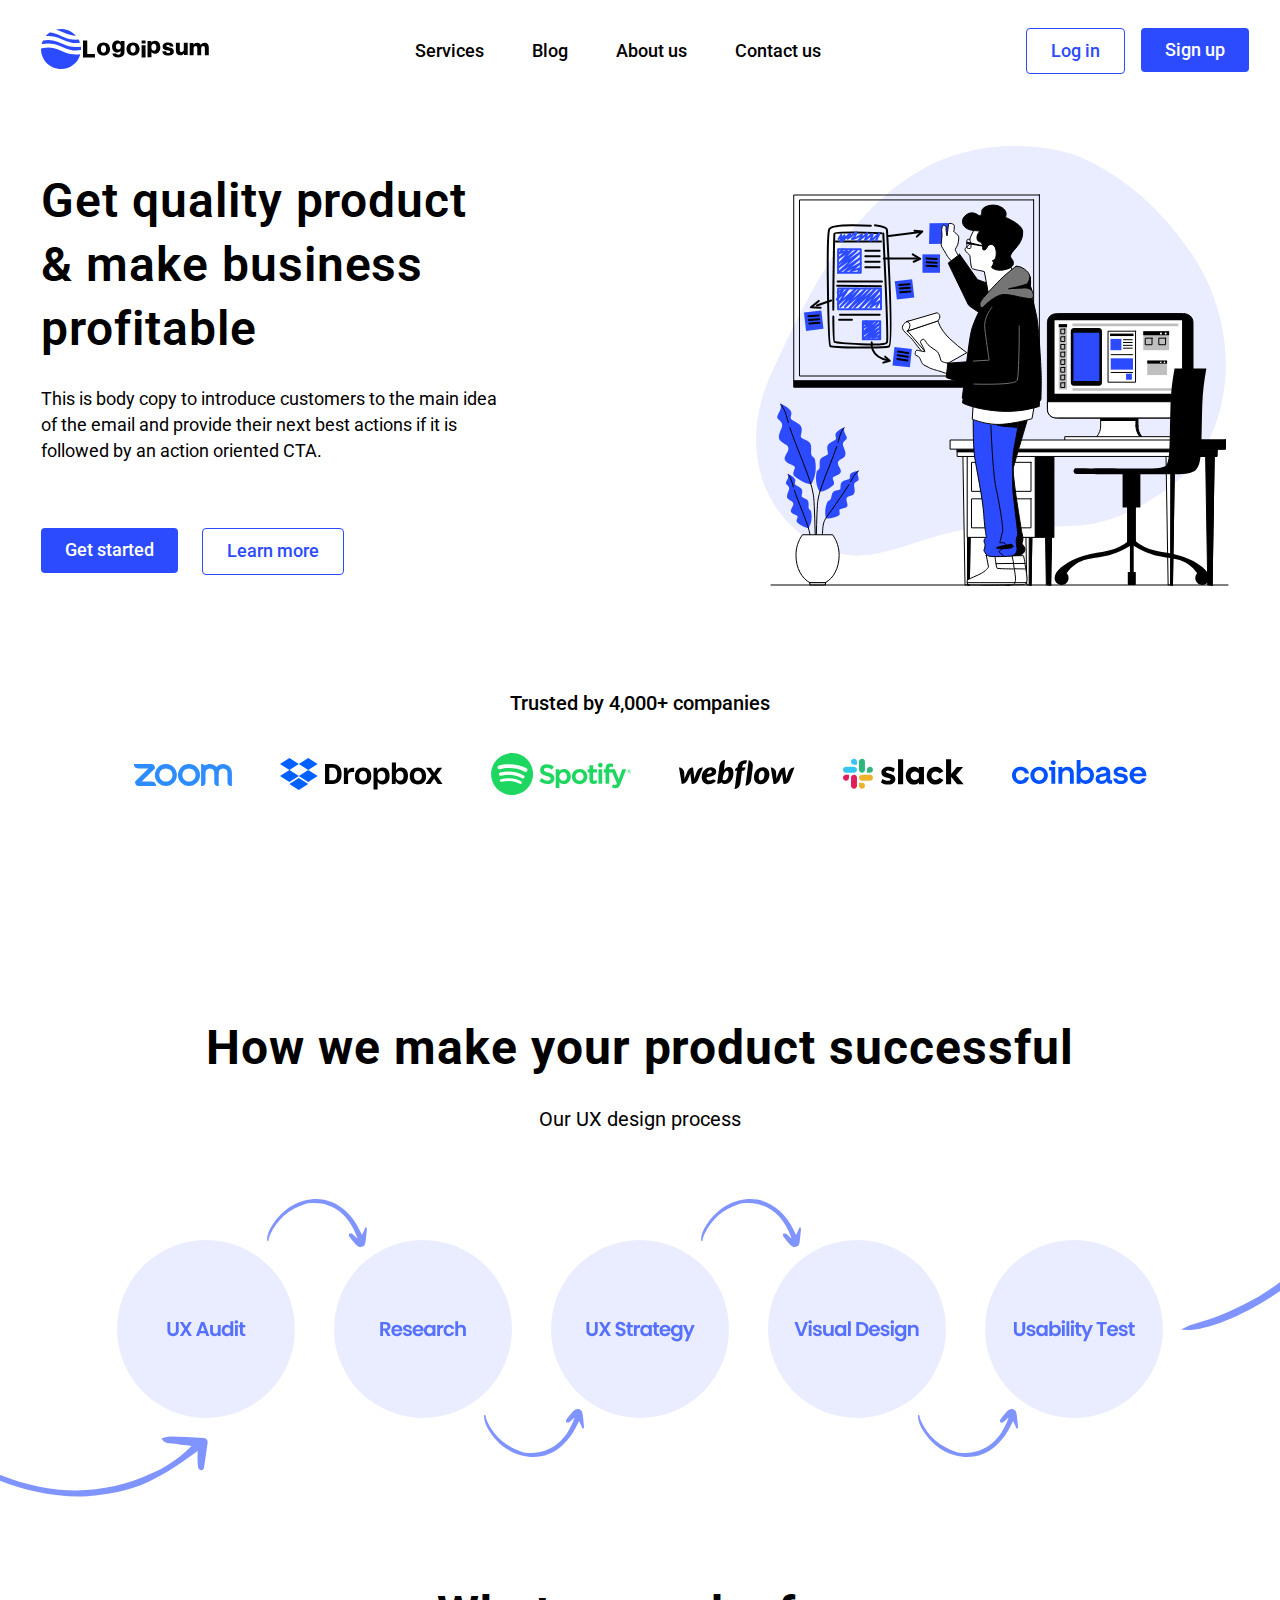
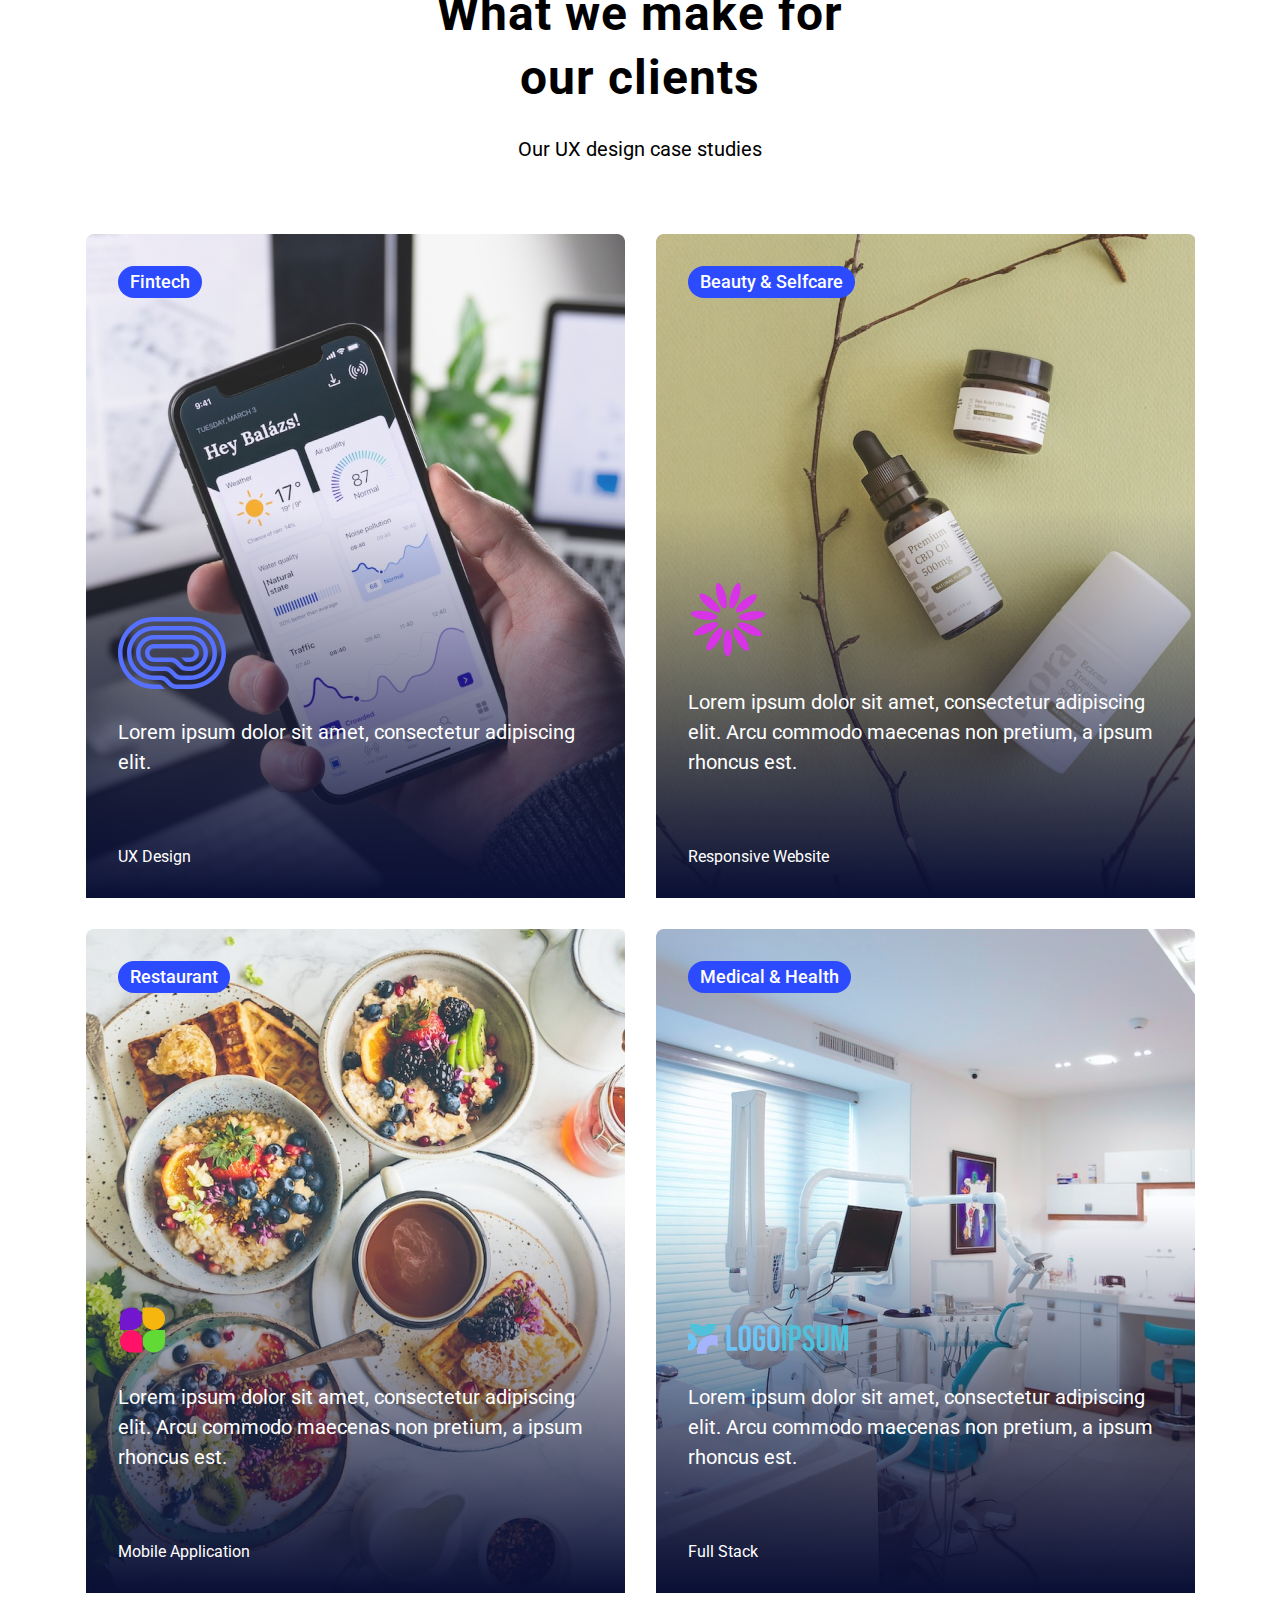
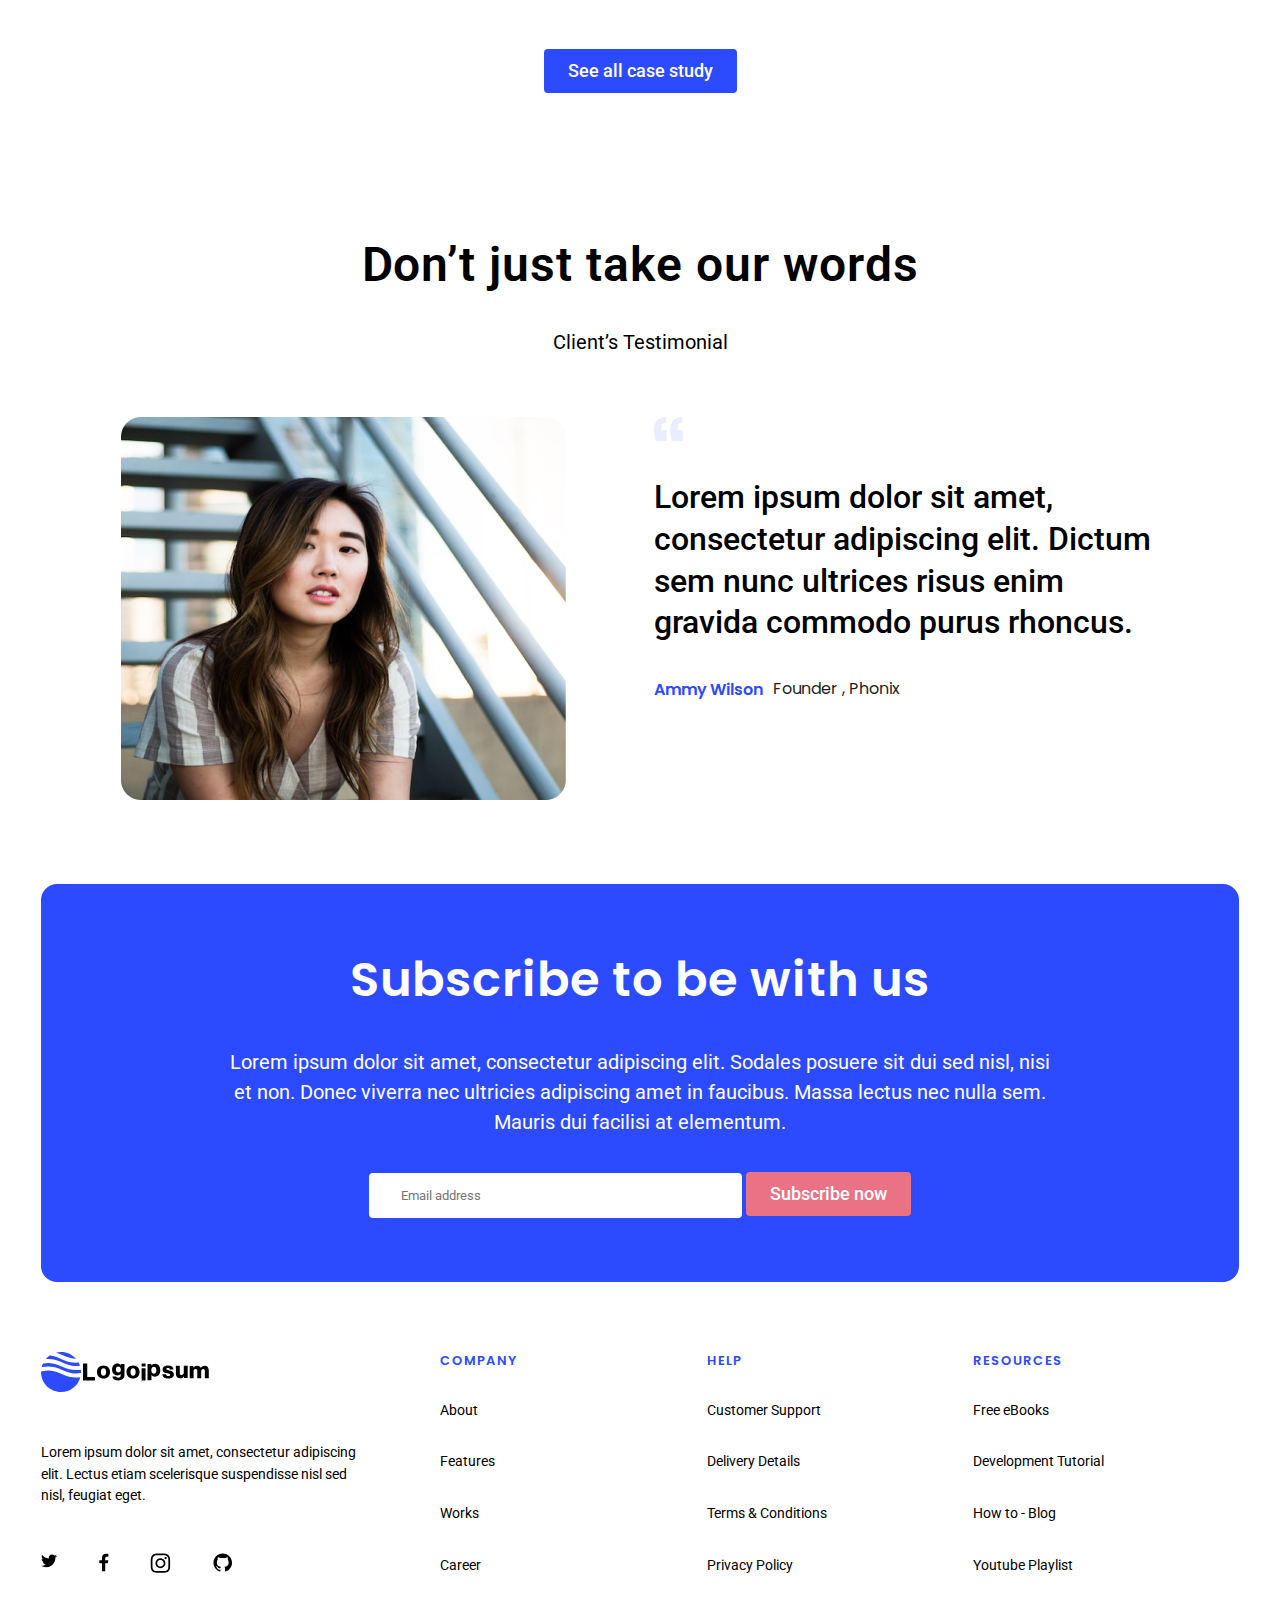
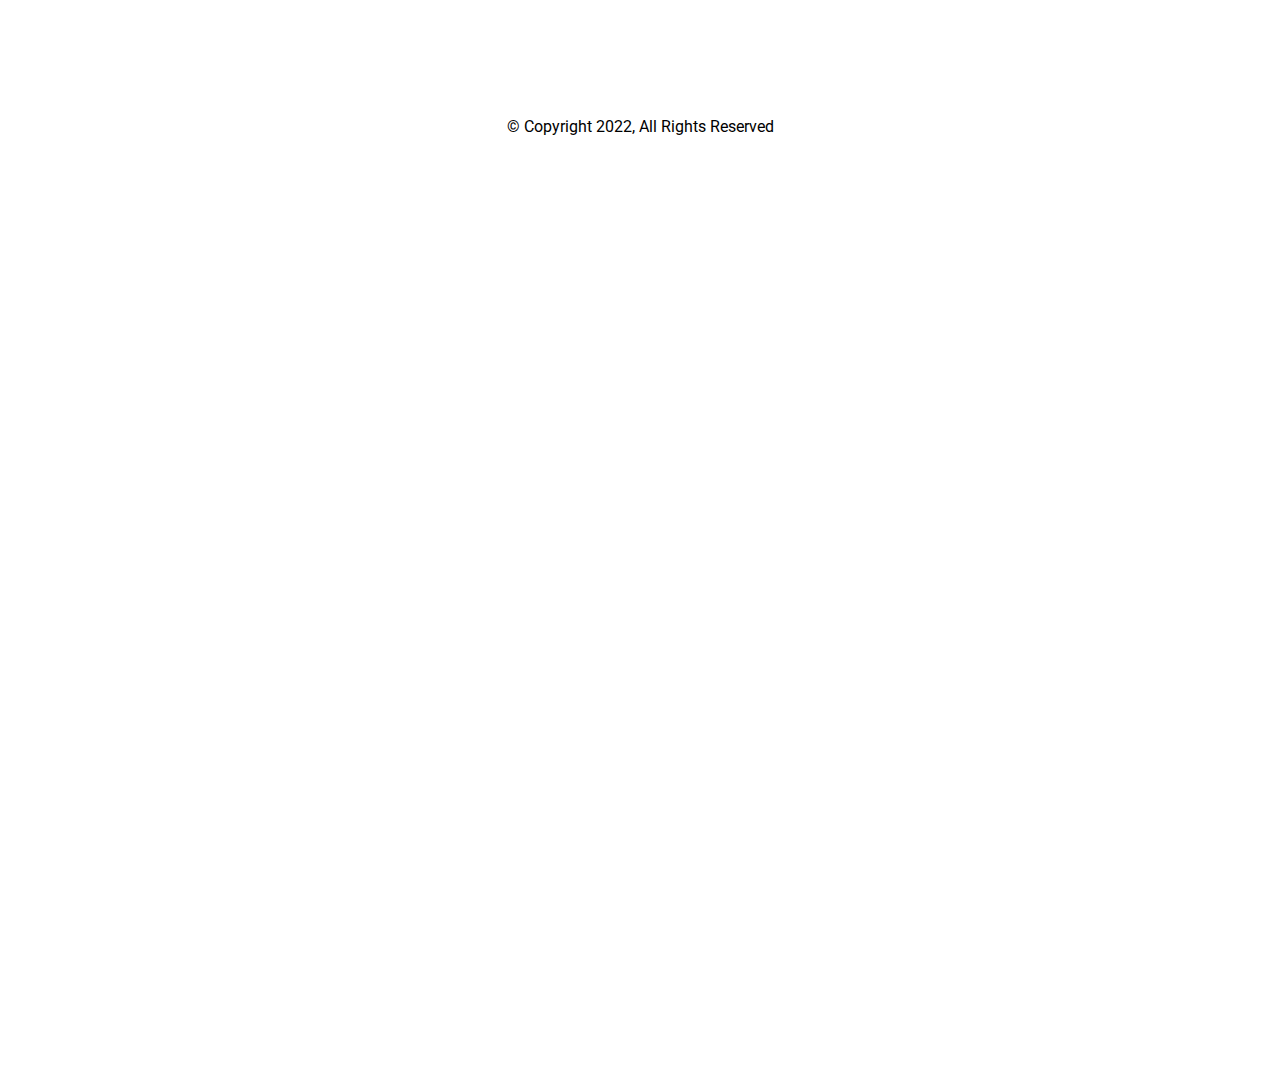
==== commit 61675421: "Service page css" ====
--- a/index.html
+++ b/index.html
@@ -60,6 +60,7 @@
 
           <!-- main nav end -->
         </div>
+        <div class="header-offset"></div>
       </header>
 
       <!-- home hero area -->
--- a/css/style.css
+++ b/css/style.css
@@ -78,12 +78,18 @@
 }
 
 /* global nav area */
-
+.header-offset {
+  height: 120px;
+}
 .main-header-nav-area {
   display: flex;
   justify-content: space-between;
   align-items: center;
   padding: 28px 0px;
+  position: fixed;
+  background-color: var(--white-fff-color);
+  width: 1208px;
+  z-index: 11;
 }
 .main-nav-area ul {
   display: flex;
@@ -451,3 +457,165 @@
 .dummy-for-work {
   height: 100vh;
 }
+
+/* Service page CSS */
+/* Service page CSS */
+/* Service page CSS */
+/* Service page CSS */
+/* Service page CSS */
+/* Service page CSS */
+/* Service page CSS */
+/* Service page CSS */
+/* Service page CSS */
+/* Service page CSS */
+
+/* service page hero area */
+
+.service-hero-area {
+  display: flex;
+  gap: 235px;
+}
+.service-hero-header-with-buttons {
+  display: flex;
+  flex-direction: column;
+  gap: 25px;
+  width: 37%;
+}
+.service-hero-header-with-buttons .service-hero-header h1 {
+  font-size: 48px;
+  font-weight: 600;
+  line-height: 64px;
+  letter-spacing: 1px;
+  text-align: left;
+}
+.service-hero-header-with-buttons .service-hero-details p {
+  font-family: Roboto;
+  font-size: 18px;
+  font-weight: 400;
+  line-height: 26px;
+  text-align: left;
+}
+.service-hero-button-area {
+  display: flex;
+  gap: 25px;
+}
+
+/* service page service with image area */
+
+.service-with-images-area {
+  display: flex;
+  flex-direction: column;
+  gap: 100px;
+}
+.service-section {
+  display: flex;
+  justify-content: space-between;
+  align-items: center;
+}
+.service-section .service-details {
+  display: flex;
+  flex-direction: column;
+  gap: 32px;
+  width: 34%;
+}
+.service-section .service-details .service-header h3 {
+  font-size: 39.06px;
+  font-weight: 700;
+  line-height: 58.65px;
+  letter-spacing: 1px;
+  text-align: left;
+}
+.service-section .service-details .service-detail p {
+  font-family: Roboto;
+  font-size: 16px;
+  font-weight: 400;
+  line-height: 24px;
+  text-align: left;
+}
+.service-image {
+  width: 50%;
+}
+.service-image embed {
+  width: 80%;
+}
+
+.service-section:nth-child(even) .service-details {
+  order: 1;
+}
+
+/* solution card area */
+/* solution card area */
+
+.our-solution-area {
+  display: flex;
+  flex-direction: column;
+  gap: 25px;
+  align-items: center;
+}
+.our-solution-area .our-solution-area-header h1 {
+  font-family: Poppins;
+  font-size: 48px;
+  font-weight: 600;
+  line-height: 64px;
+  letter-spacing: 1px;
+  text-align: center;
+}
+.our-solution-area .our-solution-area-details p {
+  font-family: Roboto;
+  font-size: 20px;
+  font-weight: 400;
+  line-height: 30px;
+  text-align: center;
+}
+.our-solution-card-area {
+  display: flex;
+  justify-content: space-between;
+  gap: 60px;
+  margin: 25px 0px 100px;
+}
+.our-solution-card {
+  padding: 25px;
+  border-radius: 24px;
+  border: 1px solid #2c4bff;
+  display: flex;
+  flex-direction: column;
+  gap: 50px;
+}
+.our-solution-card .solution-card-name p {
+  font-family: Poppins;
+  font-size: 24px;
+  font-weight: 700;
+  line-height: 28.8px;
+  letter-spacing: 1px;
+  text-align: left;
+  color: #2843e6;
+}
+.our-solution-card .solution-card-details p {
+  font-family: Roboto;
+  font-size: 20px;
+  font-weight: 400;
+  line-height: 24px;
+  text-align: left;
+  color: #9a9a9a;
+}
+.our-solution-card .solution-card-price {
+  font-family: Poppins;
+  font-size: 32px;
+  font-weight: 700;
+  line-height: 38.4px;
+  letter-spacing: 1px;
+  text-align: left;
+  margin-top: 50px;
+}
+
+/* service page end */
+
+/* blog page start */
+/* blog page start */
+/* blog page start */
+/* blog page start */
+/* blog page start */
+/* blog page start */
+/* blog page start */
+/* blog page start */
+/* blog page start */
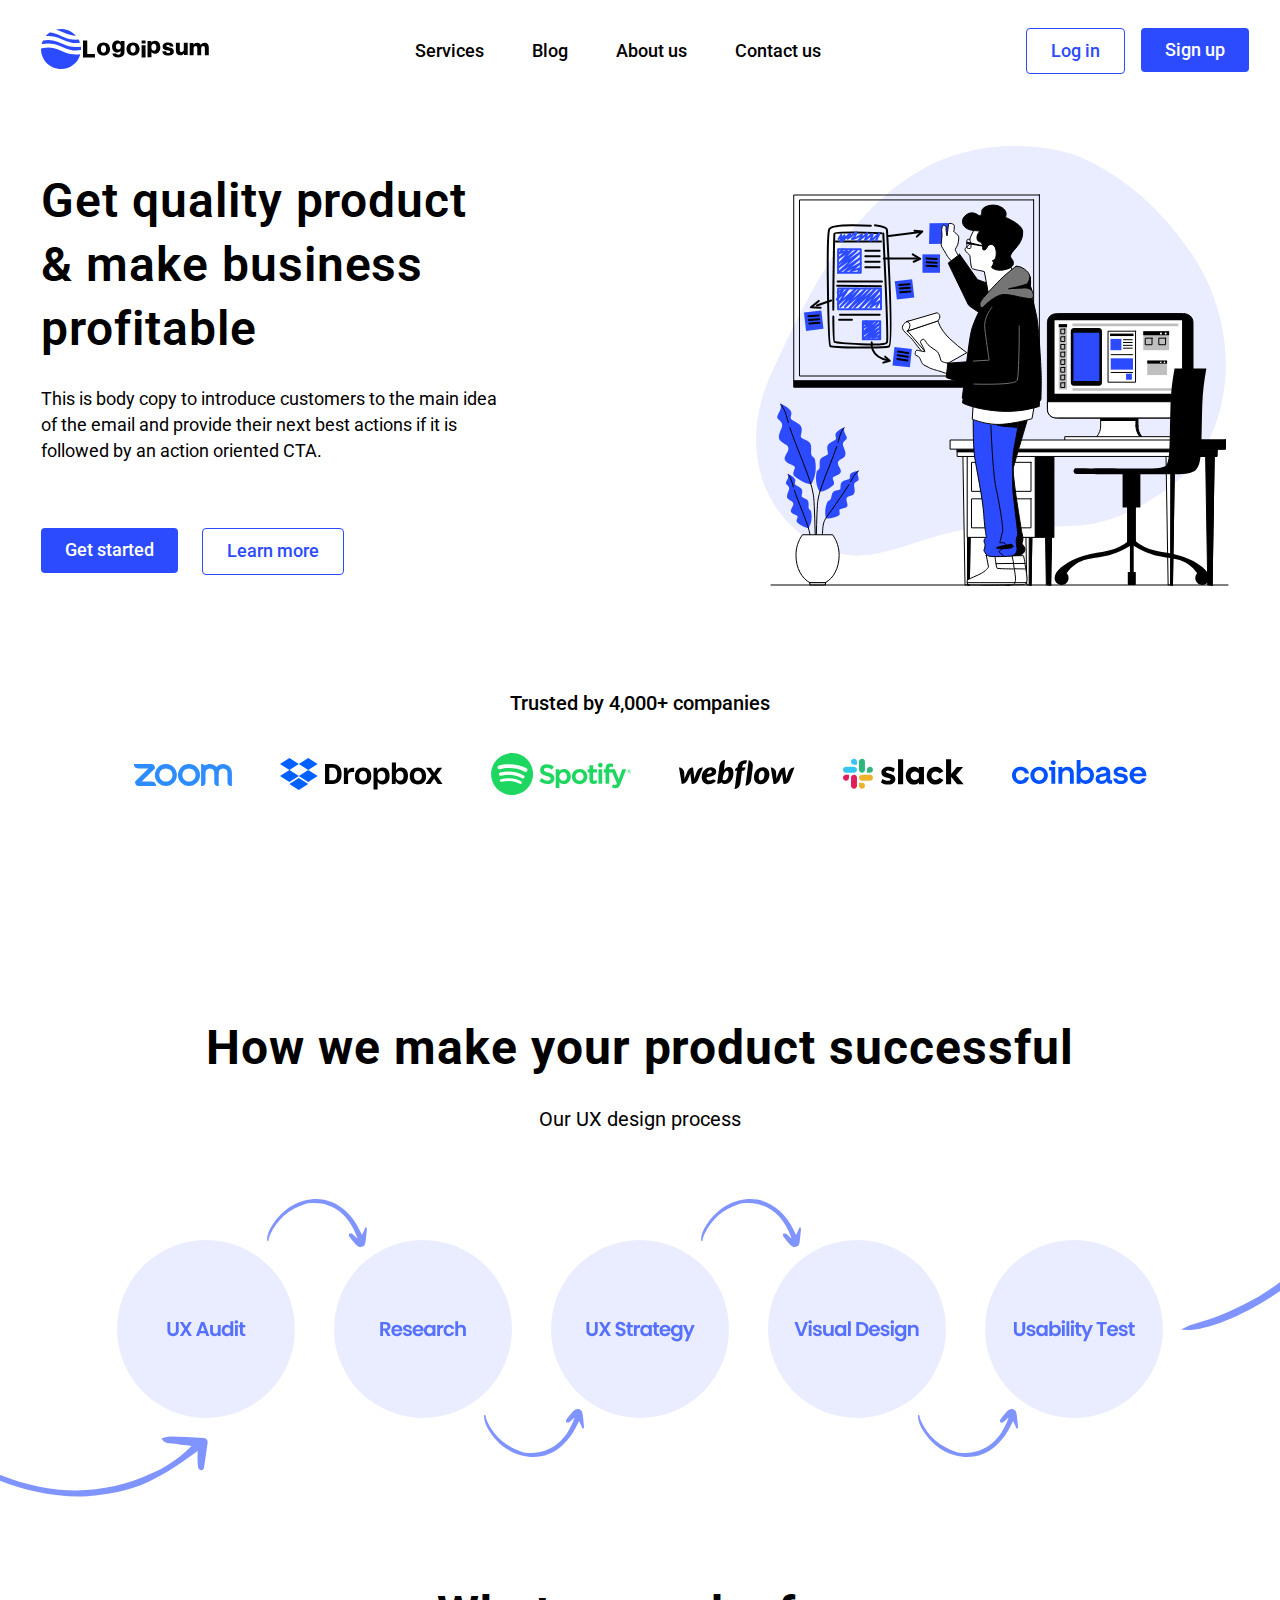
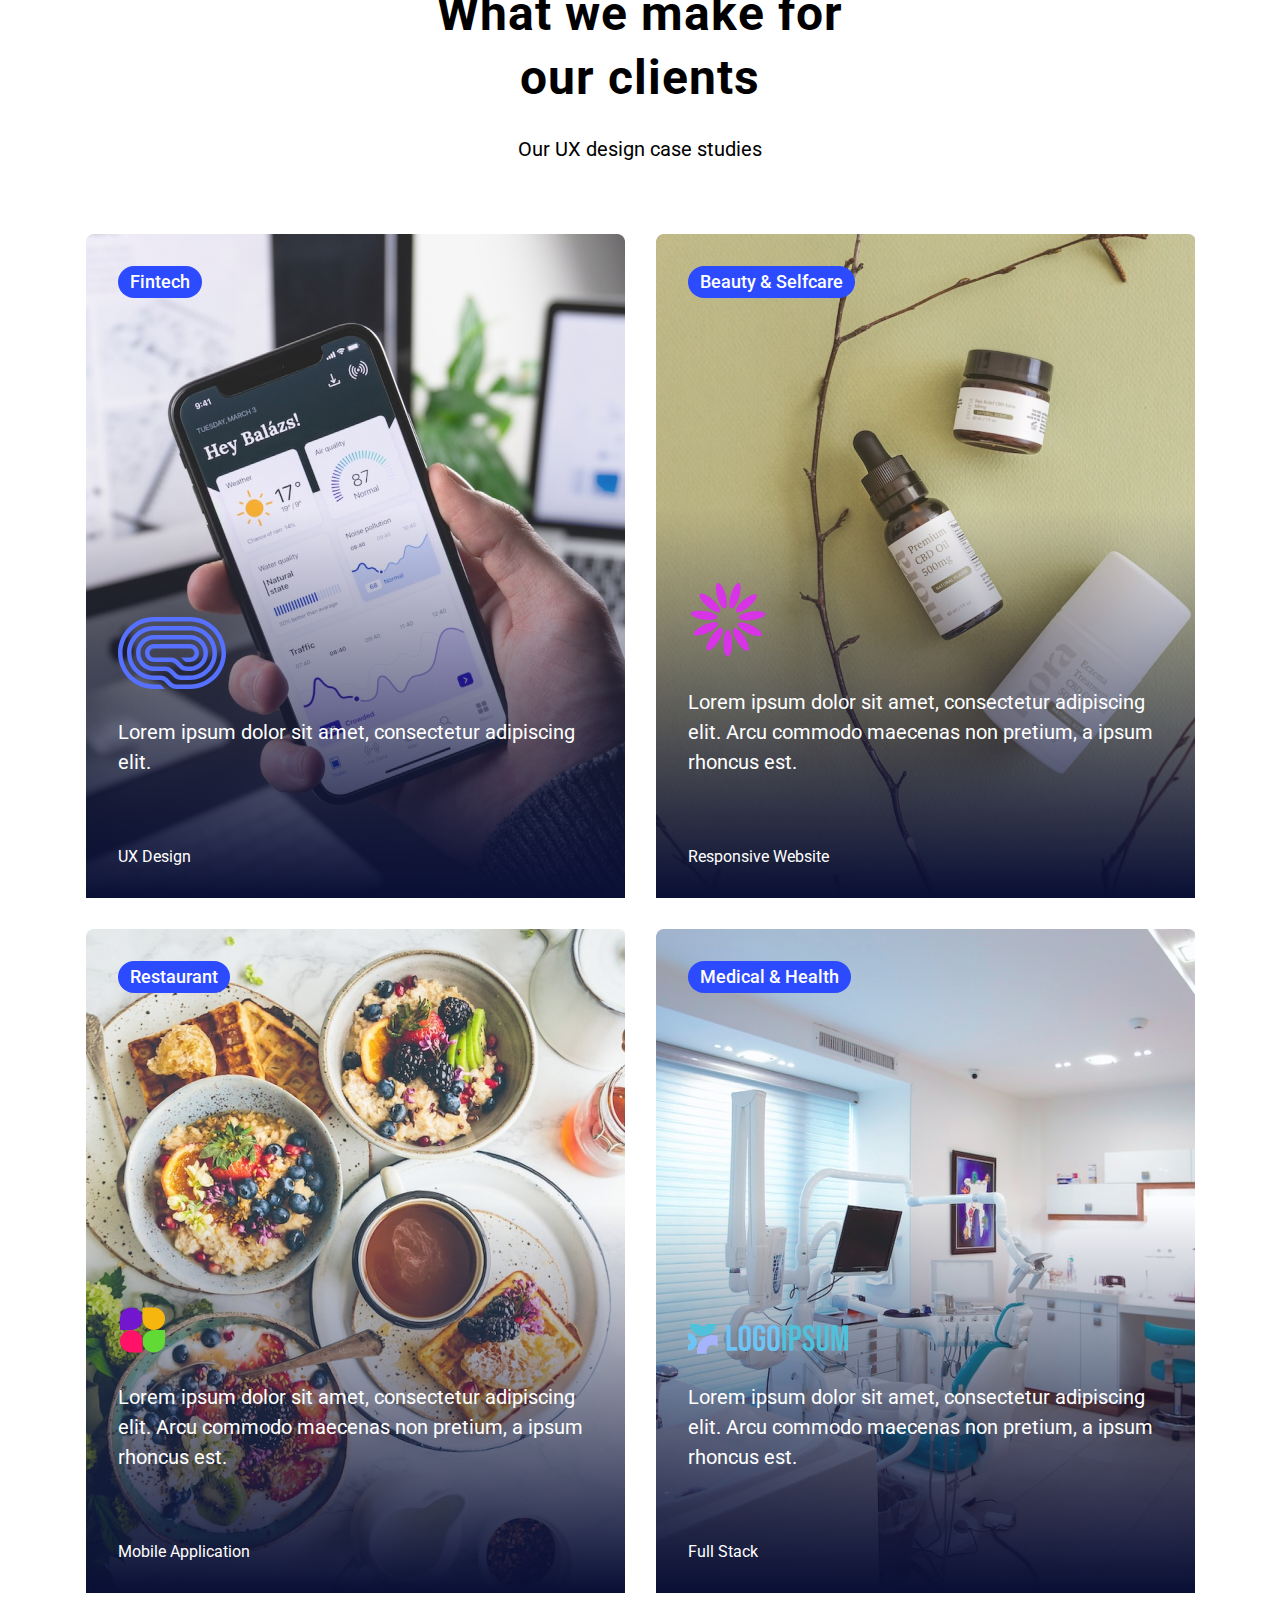
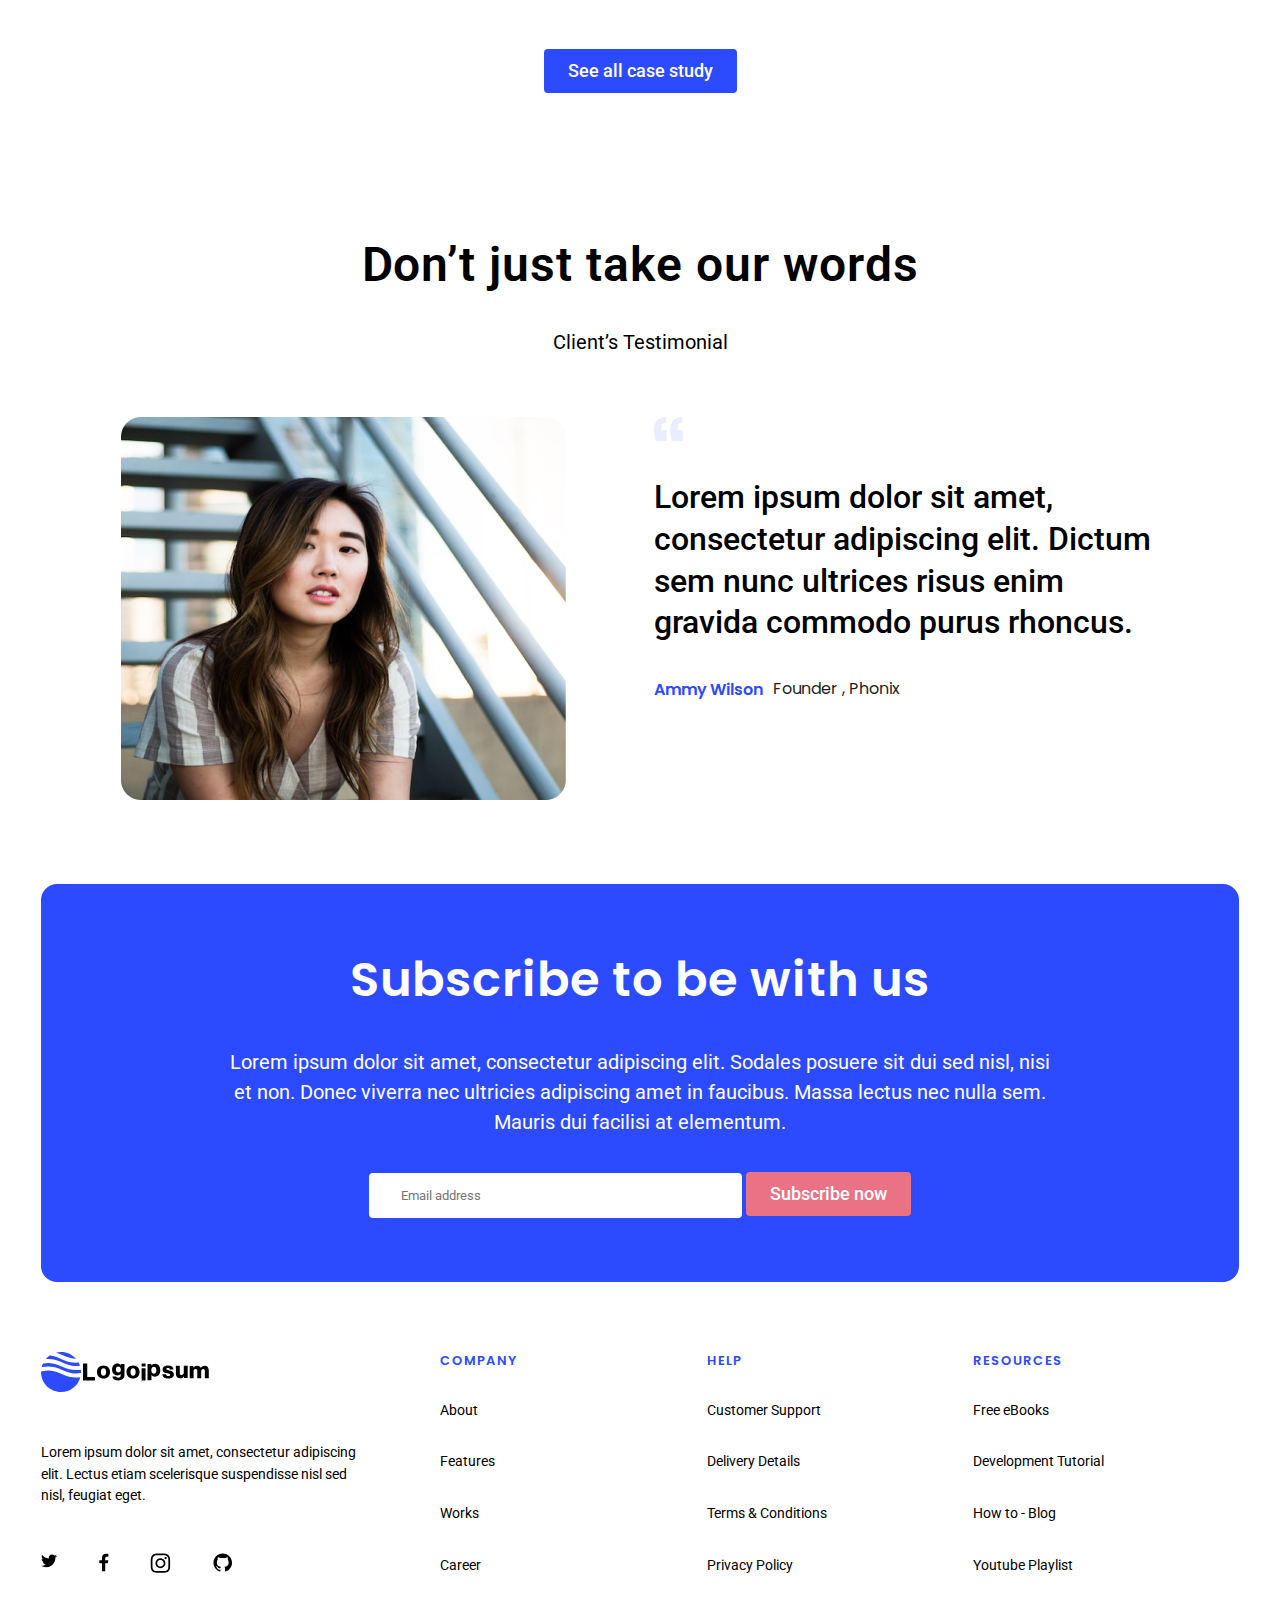
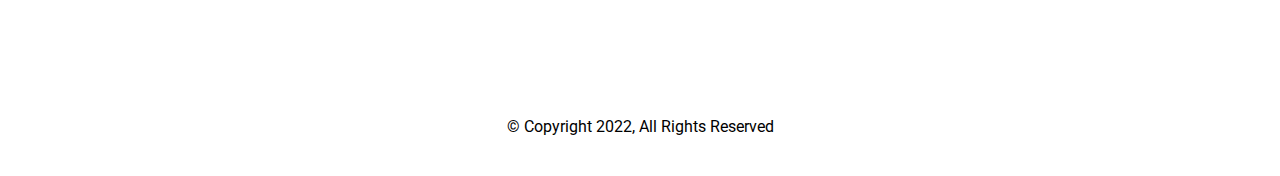
==== commit 8a86ebbf: "mobile and tab responsive without menu" ====
--- a/index.html
+++ b/index.html
@@ -27,6 +27,12 @@
           <div class="nav-logo-area">
             <a href="index.html">
               <img src="img/main-logo.svg" alt="" />
+            </a>
+          </div>
+          <!-- hamburger button -->
+          <div class="hamburger-icon">
+            <a href="#">
+              <img src="img/hamburger-icon.png" alt="" />
             </a>
           </div>
 
@@ -497,8 +503,6 @@
         </div>
       </section>
 
-      <div class="dummy-for-work"></div>
-
       <!-- footer-area-end  -->
     </div>
     <!-- javaScript -->
--- a/css/style.css
+++ b/css/style.css
@@ -38,7 +38,12 @@
   text-decoration: none;
 }
 /* buttons */
-
+.hamburger-icon {
+  display: none;
+}
+.hamburger-icon img {
+  width: 40px;
+}
 .btn {
   display: inline-block;
   border-radius: 4px;
@@ -619,3 +624,1336 @@
 /* blog page start */
 /* blog page start */
 /* blog page start */
+
+/* blog hero area */
+
+.blog-hero-area {
+  display: flex;
+  align-items: center;
+  justify-content: space-between;
+}
+.blog-hero-header-area {
+  display: flex;
+  flex-direction: column;
+  gap: 25px;
+  width: 40%;
+}
+.blog-hero-header-area .blog-hero-header h1 {
+  font-family: Poppins;
+  font-size: 48px;
+  font-weight: 600;
+  line-height: 64px;
+  letter-spacing: 1px;
+  text-align: left;
+}
+.blog-hero-header-area .blog-hero-details p {
+  font-family: Roboto;
+  font-size: 18px;
+  font-weight: 400;
+  line-height: 26px;
+  text-align: left;
+}
+
+/* fixed static blog area start */
+
+.fixed-static-blog-area {
+  display: flex;
+  gap: 30px;
+  margin-top: 70px;
+}
+
+.half-screen-static-blog:first-child .static-big-single-blog {
+  display: flex;
+  flex-direction: column;
+  gap: 24px;
+}
+.half-screen-static-blog:first-child
+  .static-big-single-blog
+  .static-blog-cover-image
+  embed {
+  width: 100%;
+  cursor: pointer;
+}
+.half-screen-static-blog:first-child
+  .static-big-single-blog
+  .static-blog-details {
+  display: flex;
+  flex-direction: column;
+  gap: 20px;
+}
+.half-screen-static-blog:first-child
+  .static-big-single-blog
+  .static-blog-details
+  .static-blog-writer-with-date {
+  display: flex;
+  gap: 5px;
+  font-family: Poppins;
+  font-size: 12.7px;
+  font-weight: 600;
+  line-height: 18.14px;
+  text-align: left;
+}
+.half-screen-static-blog:first-child
+  .static-big-single-blog
+  .static-blog-details
+  .static-blog-writer-with-date
+  p {
+  color: #6941c6;
+}
+
+.half-screen-static-blog:first-child
+  .static-big-single-blog
+  .static-blog-details
+  .static-blog-header-with-arrow {
+  display: flex;
+  justify-content: space-between;
+}
+.half-screen-static-blog:first-child
+  .static-big-single-blog
+  .static-blog-details
+  .static-blog-header-with-arrow
+  .static-blog-header {
+  font-family: Poppins;
+  font-size: 21.77px;
+  font-weight: 600;
+  line-height: 29.03px;
+  text-align: left;
+}
+.half-screen-static-blog:first-child
+  .static-big-single-blog
+  .static-blog-details
+  .static-blog-preview-details
+  p {
+  font-family: Roboto;
+  font-size: 14 400;
+  line-height: 21.77px;
+  text-align: left;
+  color: #667085;
+}
+.half-screen-static-blog:first-child
+  .static-big-single-blog
+  .static-blog-details
+  .static-blog-tag-area {
+  display: flex;
+  gap: 8px;
+}
+.half-screen-static-blog:first-child
+  .static-big-single-blog
+  .static-blog-details
+  .static-blog-tag {
+  margin: 60px 0px;
+  border-radius: 15px;
+  padding: 1px 9px;
+  height: 22px;
+  font-weight: 500;
+  font-size: 12px;
+  line-height: 143%;
+  display: flex;
+  align-items: center;
+  justify-content: center;
+}
+
+.half-screen-static-blog:first-child
+  .static-big-single-blog
+  .static-blog-details
+  .static-blog-tag:nth-child(1) {
+  width: 60px;
+  background: #6941c617;
+}
+.half-screen-static-blog:first-child
+  .static-big-single-blog
+  .static-blog-details
+  .static-blog-tag:nth-child(1)
+  p {
+  color: #6941c6;
+}
+.half-screen-static-blog:first-child
+  .static-big-single-blog
+  .static-blog-details
+  .static-blog-tag:nth-child(2) {
+  width: 70px;
+  background: #3538cd18;
+}
+.half-screen-static-blog:first-child
+  .static-big-single-blog
+  .static-blog-details
+  .static-blog-tag:nth-child(2)
+  p {
+  color: #3538cd;
+}
+.half-screen-static-blog:first-child
+  .static-big-single-blog
+  .static-blog-details
+  .static-blog-tag:nth-child(3) {
+  width: 90px;
+  background: #fdf2fa;
+}
+.half-screen-static-blog:first-child
+  .static-big-single-blog
+  .static-blog-details
+  .static-blog-tag:nth-child(3)
+  p {
+  color: #c11574;
+}
+
+/* second half static blog area */
+
+.half-screen-static-blog:last-child {
+  display: flex;
+  flex-direction: column;
+  gap: 30px;
+}
+.half-screen-static-blog:last-child
+  .static-small-single-blog
+  .static-blog-cover-image {
+  cursor: pointer;
+}
+
+.half-screen-static-blog:last-child .static-small-single-blog {
+  display: flex;
+  gap: 30px;
+}
+
+.half-screen-static-blog:last-child
+  .static-small-single-blog
+  .static-blog-details {
+  display: flex;
+  flex-direction: column;
+  gap: 10px;
+}
+.half-screen-static-blog:last-child
+  .static-small-single-blog
+  .static-blog-details
+  .static-blog-writer-with-date {
+  display: flex;
+  gap: 5px;
+}
+.half-screen-static-blog:last-child
+  .static-small-single-blog
+  .static-blog-details
+  .static-blog-writer-with-date
+  p {
+  font-weight: 600;
+  font-size: 14px;
+  line-height: 143%;
+  color: #6941c6;
+}
+.half-screen-static-blog:last-child
+  .static-small-single-blog
+  .static-blog-details
+  .static-blog-header
+  h3 {
+  font-weight: 600;
+  font-size: 18px;
+  line-height: 156%;
+}
+.half-screen-static-blog:last-child
+  .static-small-single-blog
+  .static-blog-details
+  .static-blog-preview-details
+  p {
+  font-weight: 400;
+  font-size: 16px;
+  line-height: 150%;
+  color: #667085;
+}
+.half-screen-static-blog:last-child
+  .static-small-single-blog
+  .static-blog-details
+  .static-blog-tag-area {
+  display: flex;
+  gap: 10px;
+}
+.half-screen-static-blog:last-child
+  .static-small-single-blog
+  .static-blog-details
+  .static-blog-tag-area
+  .static-blog-tag {
+  margin: 30px 0px;
+  border-radius: 15px;
+  padding: 1px 9px;
+  height: 22px;
+  font-weight: 500;
+  font-size: 12px;
+  line-height: 143%;
+  display: flex;
+  align-items: center;
+  justify-content: center;
+}
+.half-screen-static-blog:last-child
+  .static-small-single-blog
+  .static-blog-details
+  .static-blog-tag-area
+  .static-blog-tag:nth-child(1) {
+  width: 70px;
+  background: #3538cd18;
+}
+.half-screen-static-blog:last-child
+  .static-small-single-blog
+  .static-blog-details
+  .static-blog-tag-area
+  .static-blog-tag:nth-child(1)
+  p {
+  color: #026aa2;
+}
+.half-screen-static-blog:last-child
+  .static-small-single-blog
+  .static-blog-details
+  .static-blog-tag-area
+  .static-blog-tag:nth-child(2) {
+  width: 70px;
+  background: #c1157413;
+}
+.half-screen-static-blog:last-child
+  .static-small-single-blog
+  .static-blog-details
+  .static-blog-tag-area
+  .static-blog-tag:nth-child(2)
+  p {
+  color: #c11574;
+}
+.half-screen-static-blog:last-child
+  .static-small-single-blog:last-child
+  .static-blog-details
+  .static-blog-tag-area
+  .static-blog-tag:nth-child(1) {
+  width: 70px;
+  background: #027a481f;
+}
+.half-screen-static-blog:last-child
+  .static-small-single-blog:last-child
+  .static-blog-details
+  .static-blog-tag-area
+  .static-blog-tag:nth-child(1)
+  p {
+  color: #027a48;
+}
+
+/* fixed static blog area end */
+
+/* all blog pagination area */
+
+.all-blog-pagination-area {
+  display: flex;
+  flex-direction: column;
+  gap: 56px;
+}
+.all-blog-container {
+  display: grid;
+  grid-template-columns: repeat(3, 1fr);
+  gap: 135px 30px;
+}
+
+.all-blog-container .single-dynamic-blog .dynamic-blog-details {
+  display: flex;
+  flex-direction: column;
+  gap: 10px;
+  margin-top: 10px;
+}
+.all-blog-container .single-dynamic-blog .dynamic-blog-cover-image embed {
+  width: 100%;
+  cursor: pointer;
+}
+.all-blog-container .single-dynamic-blog .dynamic-blog-writer-with-date {
+  font-family: var(--second-family);
+  font-weight: 600;
+  font-size: 14px;
+  line-height: 143%;
+  display: flex;
+  gap: 5px;
+}
+.all-blog-container .single-dynamic-blog .dynamic-blog-writer-with-date p {
+  color: #6941c6;
+}
+.all-blog-container .single-dynamic-blog .dynamic-blog-header-with-arrow {
+  font-weight: 600;
+  font-size: 24px;
+  line-height: 133%;
+  display: flex;
+  justify-content: space-between;
+}
+.all-blog-container .single-dynamic-blog .dynamic-blog-preview-details p {
+  font-weight: 400;
+  font-size: 16px;
+  line-height: 150%;
+  color: #667085;
+  width: 83%;
+}
+.all-blog-container .single-dynamic-blog .dynamic-blog-tag-area {
+  display: flex;
+  gap: 10px;
+}
+.all-blog-container .single-dynamic-blog .dynamic-blog-tag-area .blog-tag {
+  margin: 30px 0px;
+  border-radius: 15px;
+  padding: 1px 9px;
+  height: 22px;
+  font-weight: 500;
+  font-size: 14px;
+  line-height: 143%;
+  display: flex;
+  align-items: center;
+  justify-content: center;
+}
+
+.all-blog-container .single-dynamic-blog .dynamic-blog-tag-area .design {
+  width: 70px;
+  background: #6941c625;
+  cursor: pointer;
+}
+.all-blog-container .single-dynamic-blog .dynamic-blog-tag-area .design p {
+  color: #6941c6;
+}
+.all-blog-container .single-dynamic-blog .dynamic-blog-tag-area .research {
+  width: 70px;
+  background: #3538cd2d;
+  cursor: pointer;
+}
+.all-blog-container .single-dynamic-blog .dynamic-blog-tag-area .research p {
+  color: #3538cd;
+}
+.all-blog-container .single-dynamic-blog .dynamic-blog-tag-area .product {
+  width: 70px;
+  background: #026aa227;
+  cursor: pointer;
+}
+.all-blog-container .single-dynamic-blog .dynamic-blog-tag-area .product p {
+  color: #026aa2;
+}
+.all-blog-container .single-dynamic-blog .dynamic-blog-tag-area .frameworks {
+  width: 100px;
+  background: #c4320a1e;
+  cursor: pointer;
+}
+.all-blog-container .single-dynamic-blog .dynamic-blog-tag-area .frameworks p {
+  color: #c4320a;
+  cursor: pointer;
+}
+.all-blog-container
+  .single-dynamic-blog
+  .dynamic-blog-tag-area
+  .software-development {
+  width: 170px;
+  background: #027a4821;
+  cursor: pointer;
+}
+.all-blog-container
+  .single-dynamic-blog
+  .dynamic-blog-tag-area
+  .software-development
+  p {
+  color: #027a48;
+}
+.all-blog-container .single-dynamic-blog .dynamic-blog-tag-area .saas {
+  width: 70px;
+  background: #c010481f;
+  cursor: pointer;
+}
+.all-blog-container .single-dynamic-blog .dynamic-blog-tag-area .saas p {
+  color: #c01048;
+}
+.all-blog-container .single-dynamic-blog .dynamic-blog-tag-area .tools {
+  width: 70px;
+  background: #c1157421;
+  cursor: pointer;
+}
+.all-blog-container .single-dynamic-blog .dynamic-blog-tag-area .tools p {
+  color: #c11574;
+}
+.all-blog-container .single-dynamic-blog .dynamic-blog-tag-area .podcasts {
+  width: 80px;
+  background: #6941c61c;
+  cursor: pointer;
+}
+.all-blog-container .single-dynamic-blog .dynamic-blog-tag-area .podcasts p {
+  color: #6941c6;
+}
+.all-blog-container
+  .single-dynamic-blog
+  .dynamic-blog-tag-area
+  .customer-success {
+  width: 150px;
+  background: #363f722c;
+  cursor: pointer;
+}
+.all-blog-container
+  .single-dynamic-blog
+  .dynamic-blog-tag-area
+  .customer-success
+  p {
+  color: #363f72;
+}
+.all-blog-container .single-dynamic-blog .dynamic-blog-tag-area .presentation {
+  width: 100px;
+  background: #027a4813;
+  cursor: pointer;
+}
+.all-blog-container
+  .single-dynamic-blog
+  .dynamic-blog-tag-area
+  .presentation
+  p {
+  color: #027a48;
+}
+.pagination-buttons-area {
+  display: flex;
+  justify-content: space-between;
+}
+.index-button-area {
+  display: flex;
+  gap: 25px;
+}
+.pagination-buttons-area button {
+  border: none;
+  background-color: var(--white-fff-color);
+  padding: 12px;
+  font-weight: 500;
+  font-size: 14px;
+  line-height: 143%;
+  text-align: center;
+  color: #667085;
+  display: flex;
+  justify-content: center;
+  align-items: center;
+  gap: 8px;
+}
+.pagination-buttons-area button:hover {
+  background: #f9f5ff;
+  color: #7f56d9;
+}
+
+/* all blog pagination area  end*/
+
+/* about us page start */
+
+/* about us page start */
+
+.our-values-area {
+  display: flex;
+  flex-direction: column;
+  align-items: center;
+  gap: 100px;
+}
+.our-values-area .our-values-header h1 {
+  font-family: var(--second-family);
+  font-weight: 600;
+  font-size: 48px;
+  line-height: 219%;
+  text-align: center;
+}
+.our-values-area .our-value-card-area {
+  display: flex;
+  gap: 30px;
+  margin-bottom: 100px;
+}
+.our-values-area .our-value-card-area .our-value-card {
+  display: flex;
+  flex-direction: column;
+  gap: 50px;
+}
+.our-values-area .our-value-card-area .our-value-card .our-value-card-header {
+  font-family: var(--second-family);
+  font-weight: 600;
+  font-size: 24px;
+  line-height: 120%;
+}
+.our-values-area .our-value-card-area .our-value-card .our-value-card-details {
+  font-family: var(--second-family);
+  font-weight: 300;
+  font-size: 16px;
+  line-height: 120%;
+}
+.our-values-area
+  .our-value-card-area
+  .our-value-card:nth-child(1)
+  .our-value-card-details {
+  margin-top: -30px;
+}
+.our-values-area
+  .our-value-card-area
+  .our-value-card
+  .our-value-card-img
+  embed {
+  border-radius: 20px;
+}
+.our-members-area {
+  display: flex;
+  flex-direction: column;
+  gap: 50px;
+  align-items: center;
+  margin: 50px 0px;
+}
+
+.our-members-area .our-members-header-area {
+  font-family: var(--second-family);
+  font-weight: 600;
+  font-size: 48px;
+  line-height: 219%;
+  text-align: center;
+}
+.our-members-area .our-member-para-area {
+  font-family: var(--second-family);
+  font-weight: 300;
+  font-size: 24px;
+  line-height: 120%;
+  text-align: center;
+  width: 55%;
+}
+.our-members-area .member-headshot-with-details-area {
+  display: grid;
+  grid-template-columns: repeat(3, 1fr);
+  margin-top: 70px;
+  gap: 80px 275px;
+}
+.our-members-area .member-headshot-with-details-area .member-headshot {
+  display: flex;
+  flex-direction: column;
+  align-items: center;
+  gap: 20px;
+}
+.our-members-area
+  .member-headshot-with-details-area
+  .member-headshot
+  .member-name {
+  font-family: var(--second-family);
+  font-weight: 600;
+  font-size: 23px;
+  line-height: 153%;
+  text-align: center;
+}
+.our-members-area
+  .member-headshot-with-details-area
+  .member-headshot
+  .member-position {
+  font-family: var(--second-family);
+  font-weight: 300;
+  font-size: 16px;
+  line-height: 173%;
+  text-align: center;
+}
+/* achivement card area start */
+
+.achievement-card-area {
+  background-color: var(--blue-color);
+  border-radius: 24px;
+  padding: 60px;
+  margin-bottom: 80px;
+}
+.achivement-card-heading h1 {
+  font-family: var(--second-family);
+  font-weight: 600;
+  font-size: 48px;
+  line-height: 260%;
+  color: var(--white-fff-color);
+}
+.achivement-counter-with-details-area {
+  display: flex;
+  justify-content: space-around;
+}
+.achivement-counter-with-details-area .achivement-segment {
+  display: flex;
+  flex-direction: column;
+  width: 25%;
+}
+.achivement-counter-with-details-area .achivement-segment .achivement-info p {
+  font-family: var(--second-family);
+  font-weight: 600;
+  font-size: 32px;
+  line-height: 297%;
+  color: var(--white-fff-color);
+}
+.achivement-counter-with-details-area
+  .achivement-segment
+  .achivement-details
+  p {
+  font-family: var(--second-family);
+  font-weight: 300;
+  font-size: 24px;
+  line-height: 221%;
+  color: var(--white-fff-color);
+}
+
+.chapter-header-and-button-area {
+  display: flex;
+  justify-content: space-between;
+  align-items: center;
+  margin-bottom: 120px;
+}
+.chapter-header-and-button-area .chapter-header h3 {
+  width: 90%;
+  font-family: var(--second-family);
+  font-weight: 700;
+  font-size: 32px;
+  line-height: 131%;
+}
+
+.chapter-header-and-button-area {
+  position: relative;
+}
+.chapter-header-and-button-area::after {
+  position: absolute;
+  content: "";
+  width: 100%;
+  top: 160%;
+  border: 1px solid #e4e4e7;
+}
+
+/* contact us page */
+/* contact us page */
+
+.contact-page-form .contact-form {
+  display: flex;
+  flex-direction: column;
+  align-items: center;
+  gap: 30px;
+}
+.contact-page-form .contact-form .contact-form-header h1 {
+  font-family: var(--second-family);
+  font-weight: 600;
+  font-size: 36px;
+  line-height: 122%;
+  letter-spacing: -0.02em;
+  text-align: center;
+}
+.contact-page-form .contact-form .contact-form-details p {
+  font-family: var(--font-family);
+  font-weight: 400;
+  font-size: 20px;
+  line-height: 150%;
+  text-align: center;
+  color: #667085;
+  margin-bottom: 30px;
+}
+.contact-page-form .contact-form .contact-form-area .contact-page-contact-form {
+  display: flex;
+  flex-direction: column;
+  gap: 24px;
+}
+.contact-page-contact-form .full-name-area {
+  display: flex;
+  gap: 32px;
+}
+.first-name-area {
+  display: flex;
+  flex-direction: column;
+  gap: 5px;
+  width: 100%;
+  padding: 5px;
+}
+.last-name-area {
+  display: flex;
+  flex-direction: column;
+  gap: 5px;
+  width: 100%;
+  padding: 5px;
+}
+.contact-page-form
+  .contact-form
+  .contact-form-area
+  .contact-page-contact-form
+  .email-area {
+  display: flex;
+  flex-direction: column;
+  gap: 5px;
+  width: 100%;
+  padding: 5px;
+}
+.contact-page-form
+  .contact-form
+  .contact-form-area
+  .contact-page-contact-form
+  .phone-number-area {
+  display: flex;
+  flex-direction: column;
+  gap: 5px;
+  width: 100%;
+  padding: 5px;
+}
+.contact-page-form
+  .contact-form
+  .contact-form-area
+  .contact-page-contact-form
+  .contact-message-area {
+  display: flex;
+  flex-direction: column;
+  gap: 5px;
+  width: 100%;
+  padding: 5px;
+}
+.contact-page-form
+  .contact-form
+  .contact-form-area
+  .contact-page-contact-form
+  .privacy-policy-checkbox-area {
+  width: 100%;
+  padding: 5px;
+}
+.contact-page-form
+  .contact-form
+  .contact-form-area
+  .contact-page-contact-form
+  .form-submit-button-area {
+  width: 100%;
+  padding: 5px;
+}
+
+.contact-page-form
+  .contact-form
+  .contact-form-area
+  .contact-page-contact-form
+  input,
+.contact-page-form
+  .contact-form
+  .contact-form-area
+  .contact-page-contact-form
+  textarea {
+  border: 1px solid #d0d5dd;
+  border-radius: 8px;
+  padding: 12px 16px;
+  box-sizing: border-box;
+  box-shadow: 0 1px 2px 0 rgba(16, 24, 40, 0.05);
+}
+
+.contact-page-form
+  .contact-form
+  .contact-form-area
+  .contact-page-contact-form
+  label {
+  font-family: var(--second-family);
+  font-weight: 500;
+  font-size: 14px;
+  line-height: 143%;
+  color: #000;
+}
+
+/* responsivenesss */
+/* responsivenesss */
+/* responsivenesss */
+/* responsivenesss */
+/* responsivenesss */
+@media screen and (max-width: 1100px) {
+  .container {
+    max-width: 850px;
+    margin: 0 auto;
+    padding: 0px 25px;
+  }
+  .main-header-nav-area {
+    width: 100%;
+    justify-content: start;
+    gap: 44px;
+    padding: 25px;
+    margin-left: -30px;
+  }
+
+  .main-nav-area ul {
+    display: flex;
+    gap: 22px;
+  }
+
+  .home-hero-area {
+    display: grid;
+    grid-template-columns: 1fr 1fr;
+    gap: 20px;
+  }
+
+  .home-hero-header-with-buttons {
+    width: 100%;
+  }
+
+  .home-hero-header-with-buttons .hero-header h1 {
+    font-size: 34px;
+  }
+  .home-hero-header-with-buttons .hero-discription p {
+    font-size: 16px;
+    margin: 25px 0 40px 0;
+  }
+  .home-logo-area .logo-icon-area {
+    display: flex;
+    gap: 12px;
+  }
+  .logo-icon img {
+    width: 75%;
+  }
+
+  .home-workflow-header h1 {
+    font-size: 34px;
+    margin-top: 50px;
+  }
+  .home-workflow-graph {
+    margin-left: 50px;
+  }
+  .home-workflow-graph embed {
+    width: 50%;
+  }
+  .home-workflow-graph {
+    gap: 0px;
+  }
+  .home-workflow-step-1,
+  .home-workflow-step-2,
+  .home-workflow-step-3,
+  .home-workflow-step-4,
+  .home-workflow-step-5 {
+    position: relative;
+  }
+  .home-workflow-step-1 .design-process-arrow,
+  .home-workflow-step-2 .design-process-arrow,
+  .home-workflow-step-3 .design-process-arrow,
+  .home-workflow-step-4 .design-process-arrow,
+  .home-workflow-step-5 .design-process-arrow,
+  .home-workflow-step-5 .design-process-arrow-last {
+    position: absolute;
+    z-index: 10;
+  }
+  .home-workflow-step-1 .design-process-arrow {
+    bottom: 70px;
+    right: 135px;
+    rotate: 80deg;
+  }
+  .home-workflow-step-2 .design-process-arrow {
+    bottom: 65px;
+    right: 155px;
+  }
+  .home-workflow-step-3 .design-process-arrow {
+    bottom: -15px;
+    right: 160px;
+  }
+  .home-workflow-step-4 .design-process-arrow {
+    bottom: 65px;
+    right: 155px;
+  }
+  .home-workflow-step-5 .design-process-arrow {
+    bottom: -15px;
+    right: 160px;
+  }
+  .home-workflow-step-5 .design-process-arrow-last {
+    bottom: 40px;
+    right: 24px;
+    rotate: -30deg;
+  }
+  .home-case-study-area .case-study-header h1 {
+    font-size: 34px;
+    width: 70%;
+  }
+
+  .case-study-article-area {
+    gap: 0px;
+    margin-bottom: 6px;
+  }
+
+  .case-study-card-inner-1,
+  .case-study-card-inner-2,
+  .case-study-card-inner-3,
+  .case-study-card-inner-4 {
+    width: 80%;
+    height: 80%;
+  }
+  .testimonial-card {
+    display: flex;
+    gap: 130px;
+    align-items: center;
+  }
+  .testimonial-header h1 {
+    font-weight: 600;
+    font-size: 34px;
+    line-height: 133%;
+    letter-spacing: 0.02em;
+  }
+  .testimonial-card-image embed {
+    width: 140%;
+  }
+  .testimonial-card-details {
+    max-width: 40%;
+  }
+  .newsletter-area {
+    gap: 15px;
+    border-radius: 16px;
+    padding: 64px 100px;
+    width: 800px;
+  }
+  .newsletter-area .newsletter-header h1 {
+    font-family: var(--second-family);
+    font-weight: 600;
+    font-size: 34px;
+    line-height: 133%;
+    letter-spacing: 0.02em;
+    text-align: center;
+    color: var(--white-fff-color);
+  }
+  .newsletter-area .newsletter-details p {
+    font-family: var(--font-family);
+    font-weight: 400;
+    font-size: 14px;
+    line-height: 150%;
+    text-align: center;
+    color: var(--white-fff-color);
+  }
+  .newsletter-form .newsletter-signup-form {
+    border-radius: 4px;
+    padding: 16px 32px;
+    width: 250px;
+    height: 30px;
+    border: none;
+  }
+
+  /* service page */
+  /* service page */
+  /* service page */
+  /* service page */
+
+  .service-hero-area {
+    display: flex;
+    gap: 110px;
+    margin-bottom: 30px;
+  }
+
+  .service-hero-header-with-buttons {
+    width: 50%;
+  }
+
+  .service-hero-header-with-buttons .service-hero-header h1 {
+    font-size: 34px;
+    line-height: 45px;
+  }
+  .service-hero-header-with-buttons .service-hero-details p {
+    font-size: 16px;
+  }
+  .service-hero-image embed {
+    width: 100%;
+  }
+  .service-section .service-details {
+    width: 45%;
+  }
+  .service-section .service-details {
+    gap: 20px;
+    width: 45%;
+  }
+  .service-section .service-details .service-header h3 {
+    font-size: 28px;
+  }
+  .our-solution-area .our-solution-area-header h1 {
+    font-size: 34px;
+  }
+  .our-solution-area .our-solution-area-details p {
+    font-size: 16px;
+  }
+  .our-solution-card-area {
+    gap: 25px;
+  }
+  .our-solution-card .solution-card-details p {
+    font-family: Roboto;
+    font-size: 16px;
+    font-weight: 400;
+    line-height: 24px;
+    text-align: left;
+    color: #9a9a9a;
+  }
+  .our-solution-card .solution-card-price {
+    font-size: 26px;
+    margin-top: 20px;
+  }
+
+  /* blog page */
+
+  .all-blog-container {
+    display: grid;
+    grid-template-columns: repeat(2, 1fr);
+    gap: 20px 20px;
+  }
+
+  /* about us page */
+
+  .our-values-area {
+    gap: 50px;
+  }
+
+  .our-values-area .our-values-header h1 {
+    font-family: var(--second-family);
+    font-weight: 600;
+    font-size: 34px;
+    line-height: 219%;
+    text-align: center;
+  }
+  .our-values-area .our-value-card-area .our-value-card {
+    display: flex;
+    flex-direction: column;
+    gap: 30px;
+    width: 30%;
+  }
+  .our-value-card-img embed {
+    width: 100%;
+  }
+  .our-values-area
+    .our-value-card-area
+    .our-value-card:nth-child(1)
+    .our-value-card-details {
+    margin-bottom: 30px;
+  }
+  .our-members-header-area h1 {
+    font-size: 34px;
+  }
+  .our-members-area {
+    gap: 25px;
+    margin: 0px 0px;
+  }
+  .our-members-area .member-headshot-with-details-area {
+    display: grid;
+    grid-template-columns: repeat(3, 1fr);
+    margin-top: 70px;
+    gap: 45px 100px;
+  }
+  .achivement-card-heading h1 {
+    font-size: 34px;
+  }
+  .achivement-counter-with-details-area .achivement-segment .achivement-info p {
+    font-size: 26px;
+  }
+  .achivement-counter-with-details-area
+    .achivement-segment
+    .achivement-details
+    p {
+    font-size: 18px;
+    line-height: 180%;
+  }
+  .chapter-header-and-button-area .chapter-header h3 {
+    width: 100%;
+    font-size: 24px;
+  }
+
+  .btn {
+    display: inline-block;
+    border-radius: 4px;
+    text-decoration: none;
+    padding: 10px 18px;
+    font-weight: 500;
+    font-size: 16px;
+    line-height: 113%;
+    background-color: red;
+  }
+  .btn-Primary {
+    color: var(--white-fff-color);
+    background-color: var(--blue-color);
+    border: none;
+  }
+  .btn-secondary {
+    color: var(--blue-color);
+    background-color: var(--white-fff-color);
+    border: 1px solid var(--blue-color);
+  }
+  .btn-Tertiary {
+    color: var(--white-fff-color);
+    background-color: var(--dark-pink-color);
+    border: none;
+  }
+
+  .btn-xl {
+    text-align: center;
+    width: 380px;
+  }
+  .btn-pill {
+    border-radius: 50px;
+    text-decoration: none;
+  }
+  .case-study-pill .btn-pill {
+    padding: 6px 12px;
+  }
+}
+@media screen and (max-width: 850px) {
+  .container {
+    max-width: 450px;
+    margin: 0 auto;
+    padding: 0px 25px;
+  }
+  .hamburger-icon {
+    display: block;
+  }
+  .main-nav-area,
+  .main-nav-button-area {
+    display: none;
+  }
+  .main-header-nav-area {
+    max-width: 450px;
+    justify-content: flex-start;
+  }
+  .home-hero-area {
+    display: grid;
+    grid-template-columns: 1fr;
+    gap: 20px;
+  }
+  .hero-image-area {
+    order: -1;
+  }
+  .home-logo-area {
+    padding: 30px 0px 0px;
+  }
+  .home-logo-area .logo-icon-area {
+    display: grid;
+    grid-template-columns: repeat(3, 1fr);
+    gap: 12px;
+  }
+  .home-workflow-graph embed {
+    width: 80%;
+  }
+  .home-workflow-step-1 .design-process-arrow {
+    bottom: 45px;
+    right: 55px;
+    rotate: 80deg;
+  }
+  .home-workflow-step-2 .design-process-arrow {
+    bottom: 60px;
+    right: 45px;
+  }
+  .home-workflow-step-3 .design-process-arrow {
+    bottom: -20px;
+    right: 50px;
+  }
+  .home-workflow-step-4 .design-process-arrow {
+    bottom: 57px;
+    right: 50px;
+  }
+  .home-workflow-step-5 .design-process-arrow {
+    bottom: -22px;
+    right: 50px;
+  }
+  .home-workflow-step-5 .design-process-arrow-last {
+    bottom: 30px;
+    right: -25px;
+    rotate: -30deg;
+  }
+  .home-workflow-graph {
+    margin-left: 25px;
+    margin-bottom: 80px;
+  }
+  .home-case-study-area .case-study-details p {
+    font-weight: 400;
+    font-size: 20px;
+    line-height: 150%;
+    text-align: left;
+    margin: 20px 0 70px;
+    margin-bottom: 20px;
+  }
+  .case-study-article-area {
+    display: flex;
+    flex-direction: column;
+    align-items: center;
+    gap: 31px;
+    margin-bottom: 56px;
+  }
+  .case-study-card-inner-1,
+  .case-study-card-inner-2,
+  .case-study-card-inner-3,
+  .case-study-card-inner-4 {
+    width: 100%;
+    height: 100%;
+  }
+  .case-study-logo {
+    margin-top: 50px;
+  }
+  .testimonial-area {
+    margin-top: 30px;
+    padding: 20px;
+  }
+  .testimonial-header h1 {
+    text-align: center;
+  }
+
+  .testimonial-card {
+    flex-direction: column;
+    gap: 35px;
+  }
+  .testimonial-card-image embed {
+    width: 100%;
+  }
+  .testimonial-card-details {
+    max-width: 100%;
+  }
+  .newsletter-area {
+    gap: 15px;
+    border-radius: 16px;
+    padding: 25px 20px;
+    width: 400px;
+  }
+  .newsletter-form form {
+    display: flex;
+    flex-direction: column;
+    gap: 10px;
+    margin-top: 20px;
+  }
+  .main-footer-area {
+    margin: 50px 0 50px;
+    display: grid;
+    grid-template-columns: 1fr;
+    gap: 27px;
+  }
+  .footer-link-area {
+    display: grid;
+    grid-template-columns: repeat(2, 1fr);
+    gap: 50px 5px;
+  }
+  /* service page */
+  .service-hero-area {
+    gap: 10px;
+    flex-direction: column;
+  }
+  .service-hero-header-with-buttons {
+    width: 100%;
+  }
+  .service-hero-image {
+    order: -1;
+  }
+  .service-section:nth-child(even) .service-details {
+    order: 0;
+  }
+  .service-section {
+    flex-direction: column;
+  }
+  .service-section .service-details {
+    order: 1;
+  }
+
+  .service-section:nth-child(even) .service-details,
+  .service-section:nth-child(odd) .service-details {
+    order: 1;
+  }
+  .service-section .service-details {
+    gap: 20px;
+    width: 80%;
+  }
+  .service-image {
+    width: 100%;
+    margin-left: 60px;
+  }
+  .our-solution-card-area {
+    gap: 25px;
+    flex-direction: column;
+  }
+
+  /* blog page */
+  /* blog page */
+  /* blog page */
+  /* blog page */
+
+  .blog-hero-area {
+    flex-direction: column;
+  }
+  .blog-hero-header-area {
+    order: 1;
+  }
+  .blog-hero-header-area {
+    width: 80%;
+  }
+  .fixed-static-blog-area {
+    flex-direction: column;
+  }
+  .static-small-single-blog {
+    flex-direction: column;
+  }
+  .static-blog-cover-image {
+    width: 100%;
+  }
+  .all-blog-container {
+    grid-template-columns: 1fr;
+  }
+  .index-button-area {
+    gap: 3px;
+  }
+}
